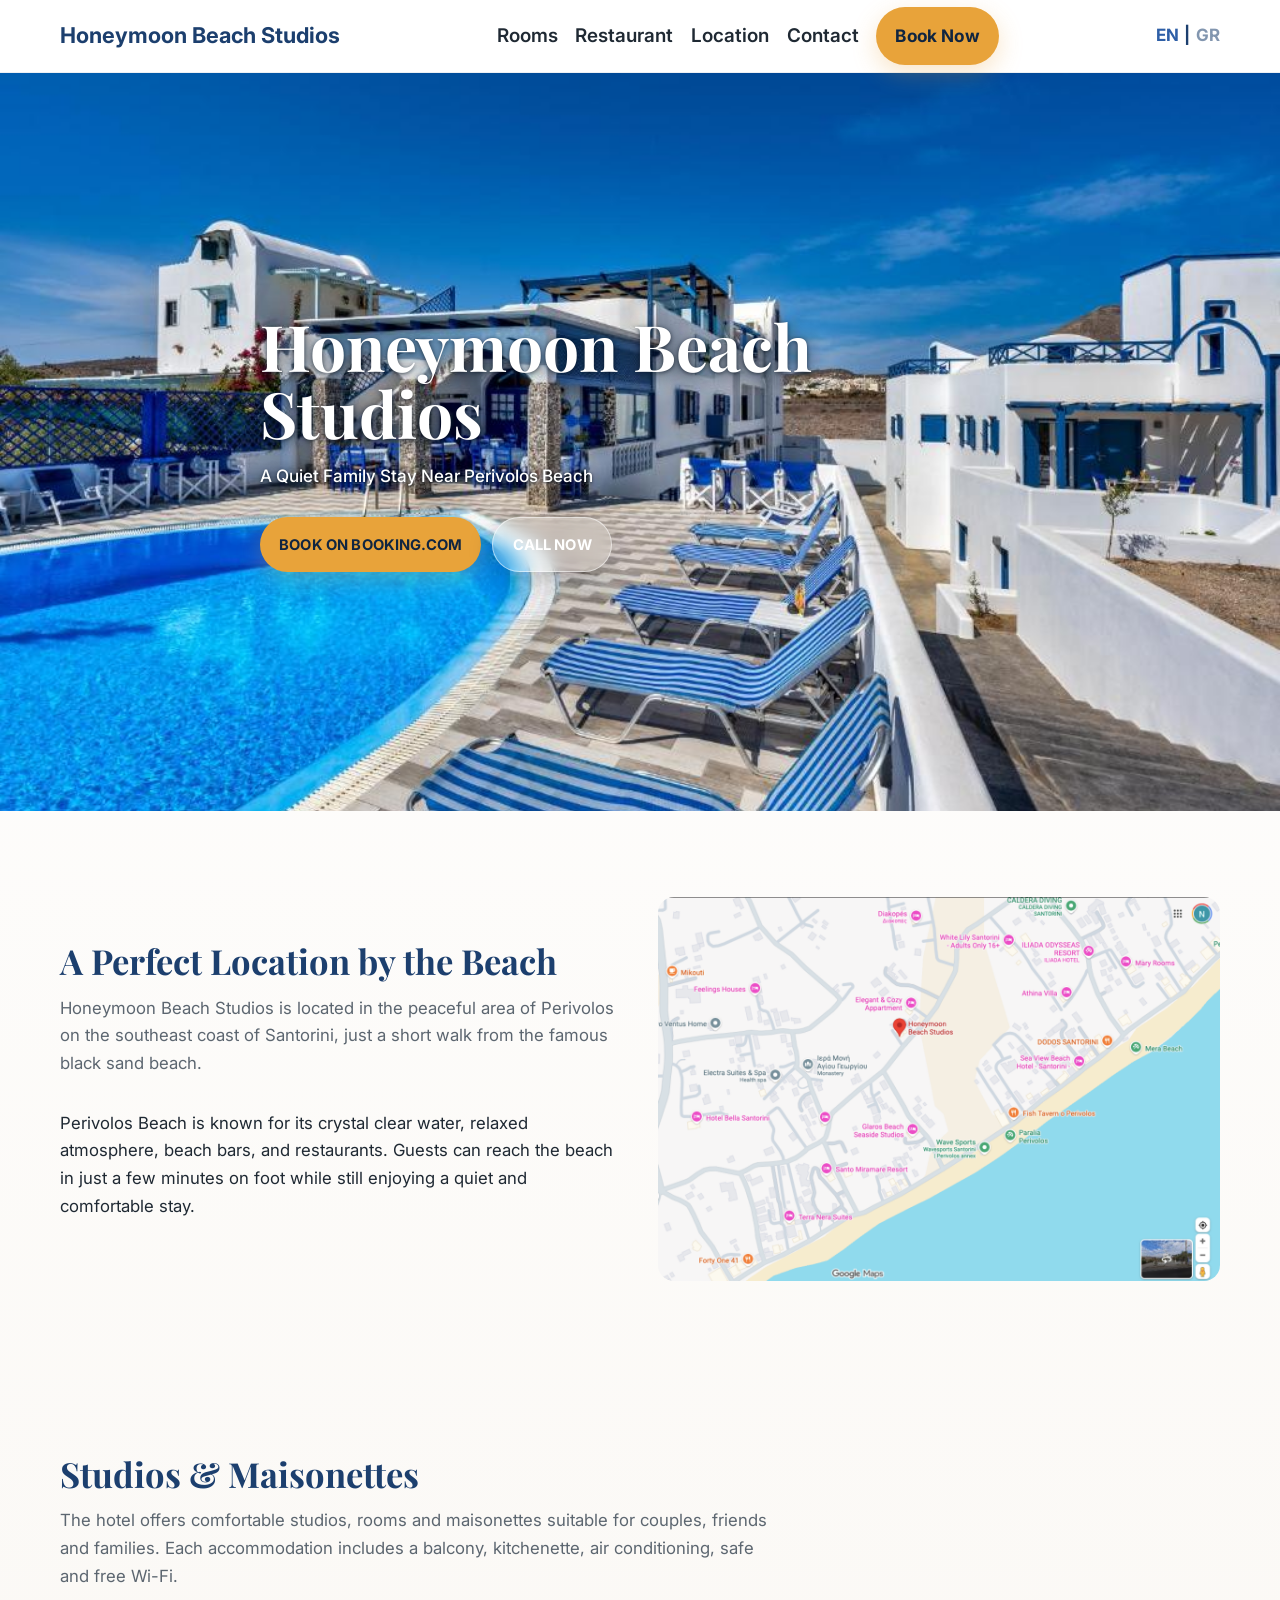
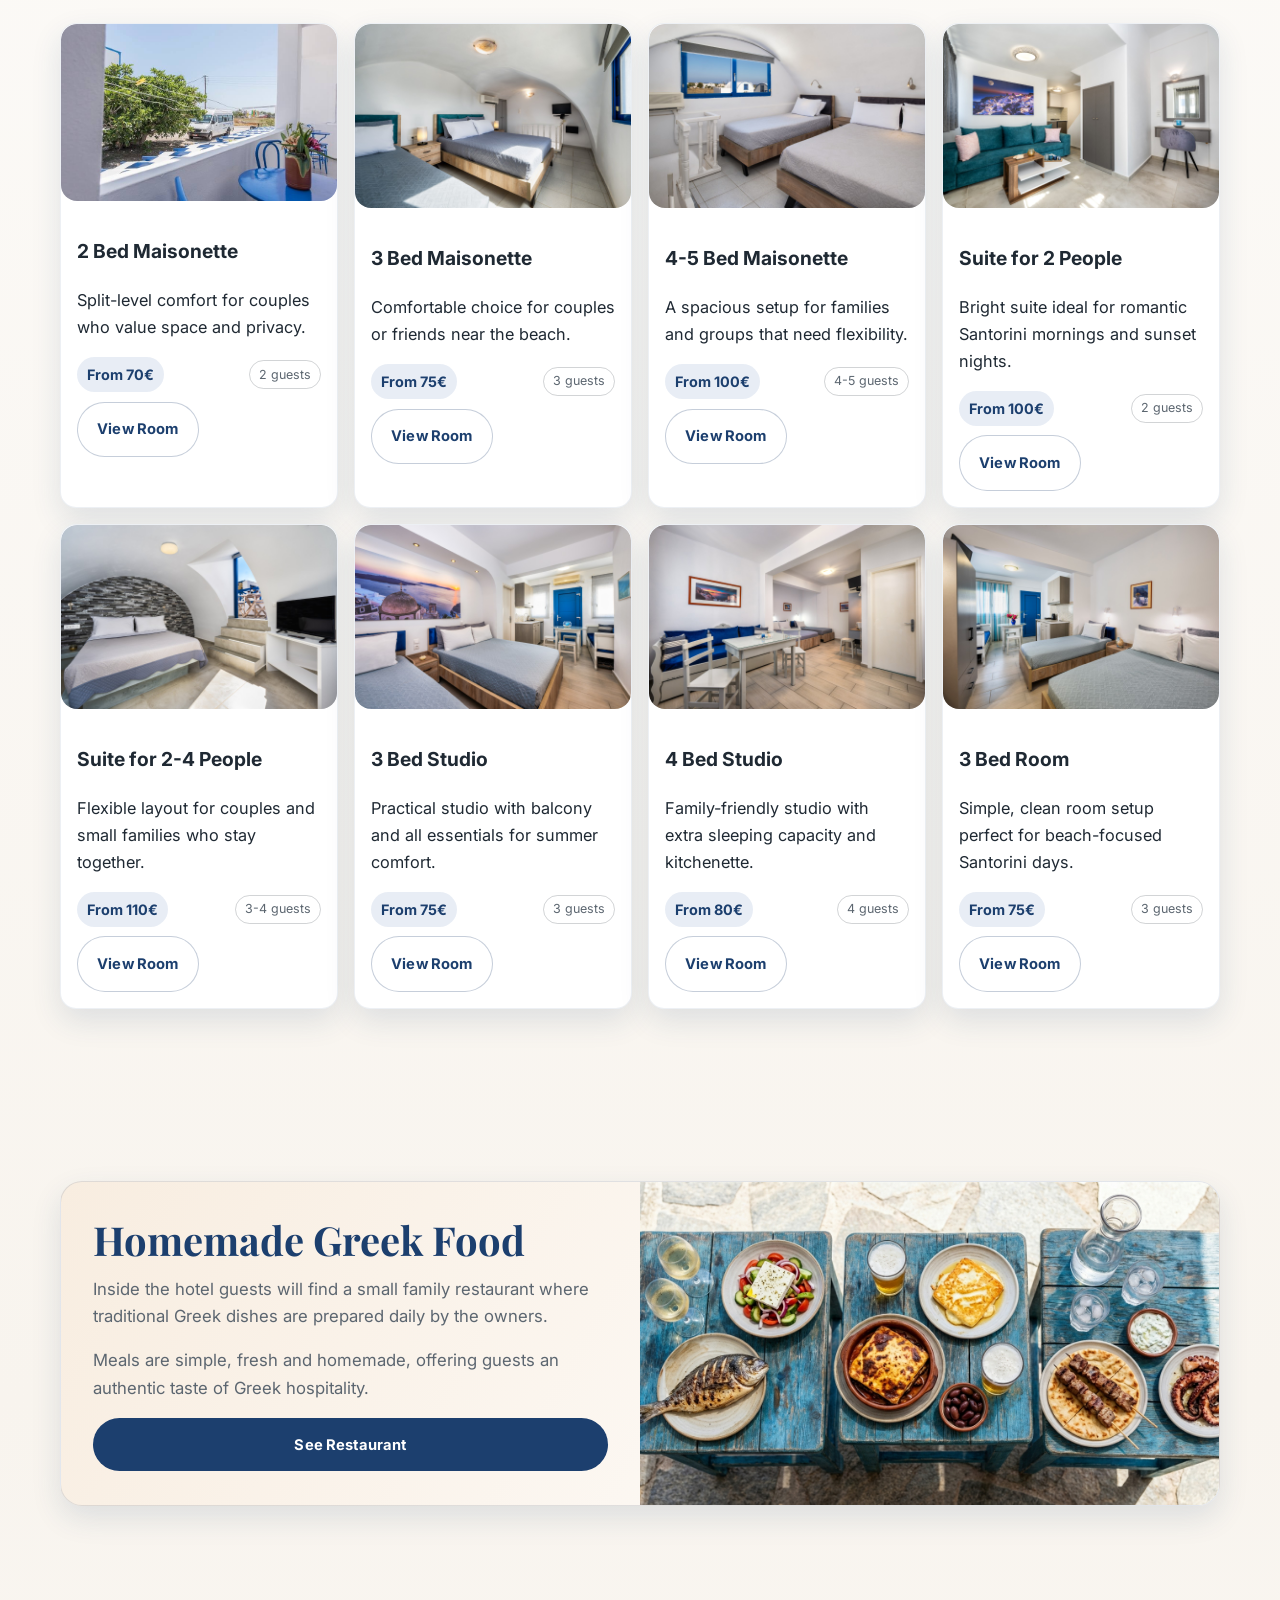
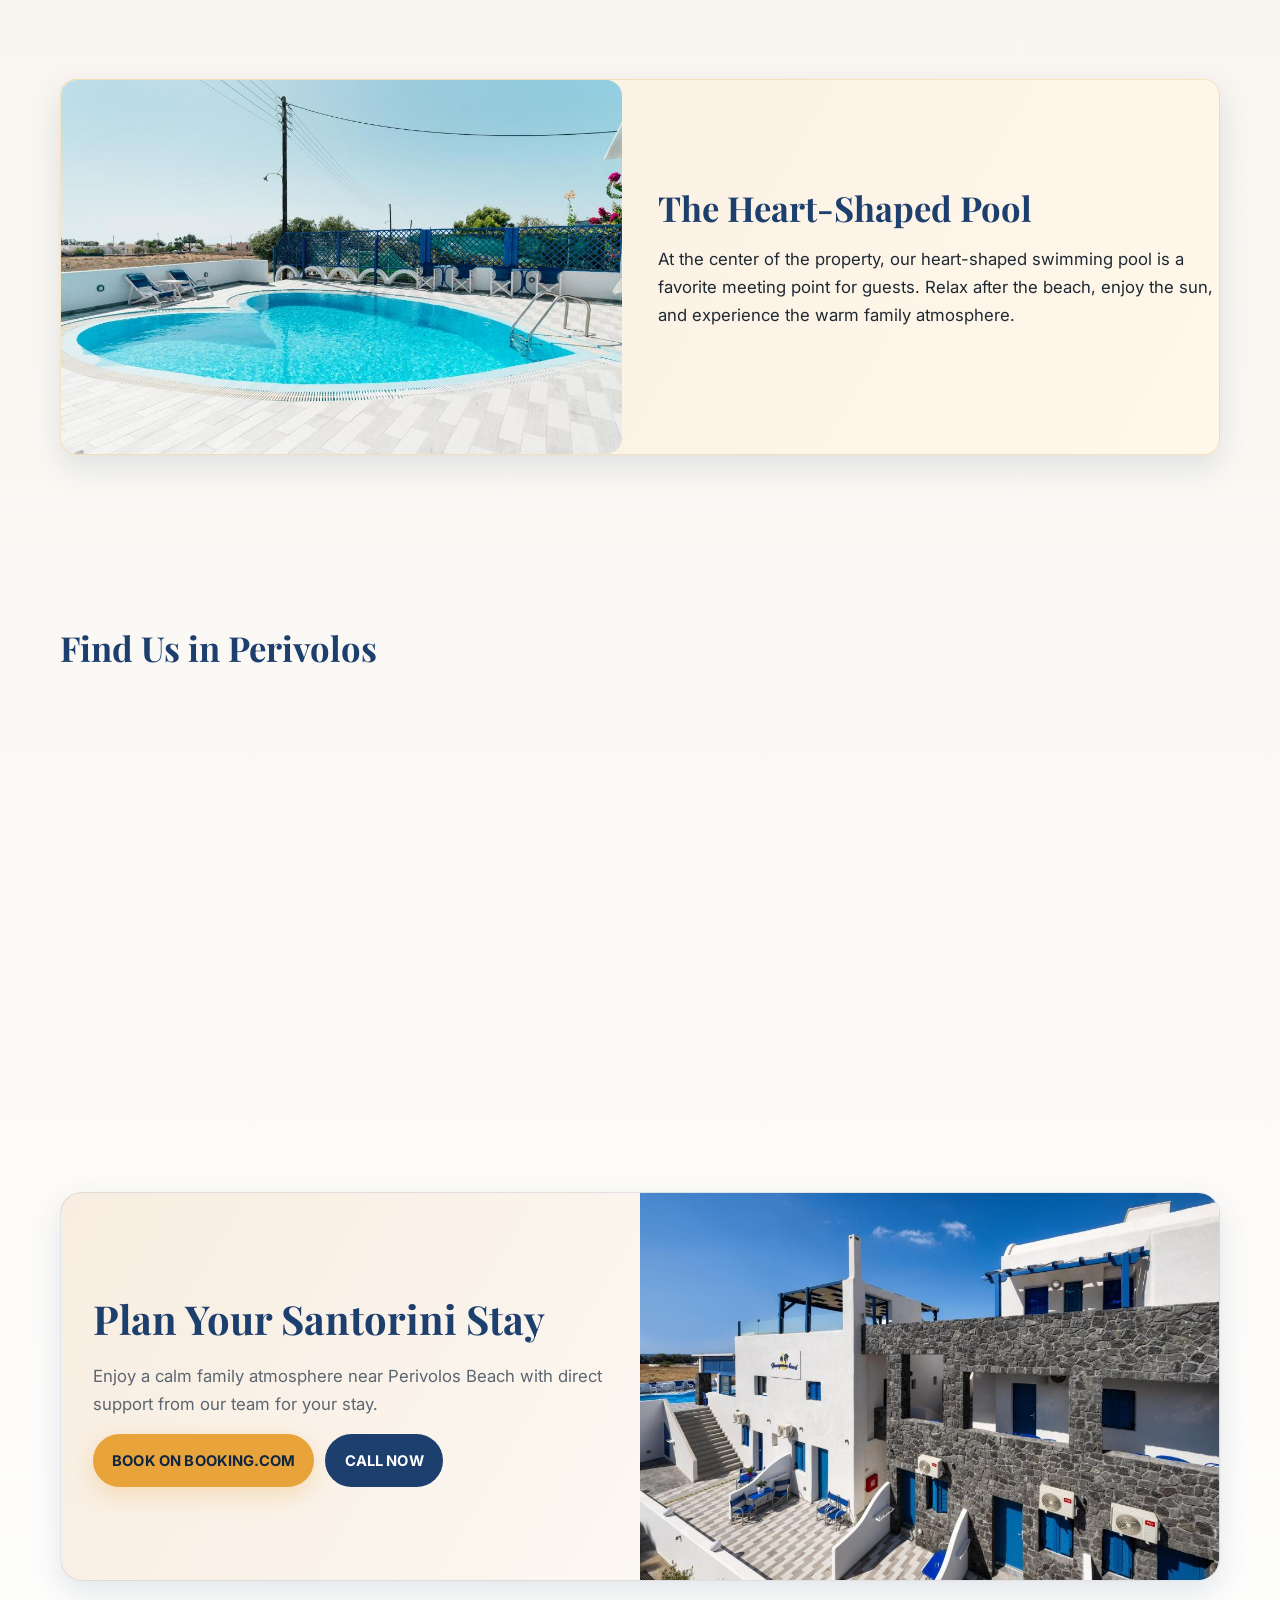
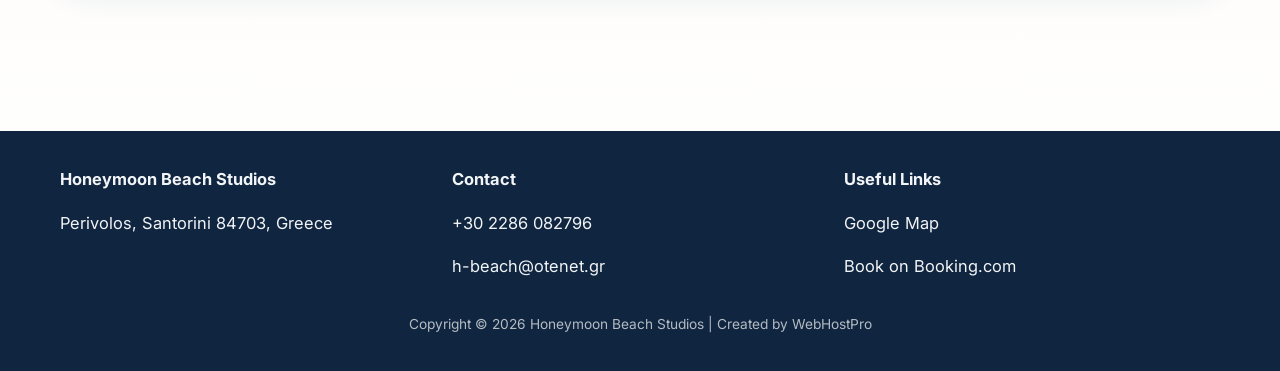
==== index.html @ 710768f9 "Initial commit: Honeymoon Beach Studios website" ====
<!doctype html>
<html lang="en">
  <head>
    <meta charset="UTF-8" />
    <meta name="viewport" content="width=device-width, initial-scale=1.0" />
    <title>Honeymoon Beach Studios | Hotel near Perivolos Beach Santorini</title>
    <meta
      name="description"
      content="Family-run hotel near Perivolos Beach, Santorini. Comfortable studios and maisonettes, homemade Greek food, pool, and easy direct booking by phone or Booking.com."
    />
    <meta
      name="keywords"
      content="Honeymoon Beach Studios, Perivolos Beach hotel, Santorini family hotel, studios Santorini, maisonette Santorini"
    />
    <meta property="og:title" content="Honeymoon Beach Studios" />
    <meta
      property="og:description"
      content="Family-run stay by Perivolos Beach, Santorini. Book directly by phone or on Booking.com."
    />
    <meta property="og:type" content="website" />
    <meta property="og:image" content="assets/hero/hero-01.svg" />
    <meta property="og:locale" content="en_US" />
    <link rel="canonical" href="https://www.honeymoonbeachstudios.com/" />
    <link rel="preconnect" href="https://fonts.googleapis.com" />
    <link rel="preconnect" href="https://fonts.gstatic.com" crossorigin />
    <link
      href="https://fonts.googleapis.com/css2?family=Inter:wght@400;500;600;700&family=Playfair+Display:wght@500;600;700&display=swap"
      rel="stylesheet"
    />
    <link rel="stylesheet" href="css/styles.css" />
    <script type="application/ld+json">
      {
        "@context": "https://schema.org",
        "@type": "Hotel",
        "name": "Honeymoon Beach Studios",
        "description": "Family-run hotel near Perivolos Beach in Santorini with studios, maisonettes and homemade Greek food.",
        "telephone": "+302286082796",
        "email": "h-beach@otenet.gr",
        "address": {
          "@type": "PostalAddress",
          "streetAddress": "Perivolos",
          "addressLocality": "Santorini",
          "postalCode": "84703",
          "addressCountry": "GR"
        },
        "url": "https://www.honeymoonbeachstudios.com",
        "amenityFeature": [
          { "@type": "LocationFeatureSpecification", "name": "Free Wi-Fi", "value": true },
          { "@type": "LocationFeatureSpecification", "name": "Family restaurant", "value": true },
          { "@type": "LocationFeatureSpecification", "name": "Swimming pool", "value": true }
        ]
      }
    </script>
  </head>
  <body>
    <a class="skip-link" href="#main">Skip to content</a>

    <header class="site-header">
      <div class="container nav-shell">
        <a class="brand" href="index.html" aria-label="Honeymoon Beach Studios home page">
          <span>Honeymoon Beach Studios</span>
        </a>

        <nav class="nav-links" aria-label="Main navigation">
          <a data-i18n="navRooms" href="rooms.html">Rooms</a>
          <a data-i18n="navRestaurant" href="restaurant.html">Restaurant</a>
          <a data-i18n="navLocation" href="location.html">Location</a>
          <a data-i18n="navContact" href="contact.html">Contact</a>
          <a data-i18n="navBook" class="btn btn-primary" data-booking-link href="https://www.booking.com/hotel/gr/honeymoon-beach.en-gb.html?aid=356980&label=gog235jc-10CAsoXEIPaG9uZXltb29uLWJlYWNoSDNYA2hciAEBmAEzuAEHyAEM2AED6AEB-AEBiAIBqAIBuAK6ytTNBsACAdICJDUzN2M0ZDkwLTM4NGQtNDdkZC05OGNmLTMwOTk1ZjVkOWFjMtgCAeACAQ&sid=f09769e3d402ce6d385bb8b7cfa0ab9f&dest_id=900039567&dest_type=city&dist=0&group_adults=2&group_children=0&hapos=1&hpos=1&no_rooms=1&req_adults=2&req_children=0&room1=A%2CA&sb_price_type=total&sr_order=popularity&srepoch=1773479237&srpvid=947b401e7e4b0106&type=total&ucfs=1&">Book Now</a>
        </nav>

        <div class="lang-switch" aria-label="Language switcher">
          <a data-lang-en href="#">EN</a>
          <span>|</span>
          <a data-lang-gr href="#">GR</a>
        </div>

        <button class="mobile-nav-toggle" data-mobile-nav-toggle aria-expanded="false" aria-label="Open menu">☰</button>
      </div>
      <div class="container mobile-menu" data-mobile-menu>
        <a data-i18n="navRooms" href="rooms.html">Rooms</a>
        <a data-i18n="navRestaurant" href="restaurant.html">Restaurant</a>
        <a data-i18n="navLocation" href="location.html">Location</a>
        <a data-i18n="navContact" href="contact.html">Contact</a>
        <a class="btn btn-primary" data-booking-link href="https://www.booking.com/hotel/gr/honeymoon-beach.en-gb.html?aid=356980&label=gog235jc-10CAsoXEIPaG9uZXltb29uLWJlYWNoSDNYA2hciAEBmAEzuAEHyAEM2AED6AEB-AEBiAIBqAIBuAK6ytTNBsACAdICJDUzN2M0ZDkwLTM4NGQtNDdkZC05OGNmLTMwOTk1ZjVkOWFjMtgCAeACAQ&sid=f09769e3d402ce6d385bb8b7cfa0ab9f&dest_id=900039567&dest_type=city&dist=0&group_adults=2&group_children=0&hapos=1&hpos=1&no_rooms=1&req_adults=2&req_children=0&room1=A%2CA&sb_price_type=total&sr_order=popularity&srepoch=1773479237&srpvid=947b401e7e4b0106&type=total&ucfs=1&">Book on Booking.com</a>
      </div>
    </header>

    <main id="main">
      <section class="hero">
        <div class="hero-media">
          <img class="hero-slide active" src="assets/hero/hero-slideshow/hero-slideshow-1.jpg" alt="View of the hotel and nearby beach atmosphere in Perivolos" />
          <img class="hero-slide" src="assets/hero/hero-slideshow/hero-slideshow-2.jpg" alt="Family-run hotel atmosphere near Perivolos Beach" />
          <img class="hero-slide" src="assets/hero/hero-slideshow/hero-slideshow-3.jpg" alt="Santorini seaside stay at Honeymoon Beach Studios" />
          <img class="hero-slide" src="assets/hero/hero-slideshow/hotel-night.jpg" alt="Honeymoon Beach Studios at night" />
        </div>
        <div class="container hero-content reveal">
          <h1 class="hero-title">Honeymoon Beach Studios</h1>
          <p class="hero-subtitle">A Quiet Family Stay Near Perivolos Beach</p>
          <div class="cta-row">
            <a class="btn btn-primary" data-booking-link href="https://www.booking.com/hotel/gr/honeymoon-beach.en-gb.html?aid=356980&label=gog235jc-10CAsoXEIPaG9uZXltb29uLWJlYWNoSDNYA2hciAEBmAEzuAEHyAEM2AED6AEB-AEBiAIBqAIBuAK6ytTNBsACAdICJDUzN2M0ZDkwLTM4NGQtNDdkZC05OGNmLTMwOTk1ZjVkOWFjMtgCAeACAQ&sid=f09769e3d402ce6d385bb8b7cfa0ab9f&dest_id=900039567&dest_type=city&dist=0&group_adults=2&group_children=0&hapos=1&hpos=1&no_rooms=1&req_adults=2&req_children=0&room1=A%2CA&sb_price_type=total&sr_order=popularity&srepoch=1773479237&srpvid=947b401e7e4b0106&type=total&ucfs=1&">BOOK ON BOOKING.COM</a>
            <a class="btn btn-secondary" data-phone-link href="tel:+302286082796">CALL NOW</a>
          </div>
        </div>
      </section>

      <section class="section" id="location">
        <div class="container split reveal">
          <div>
            <h2 class="section-title">A Perfect Location by the Beach</h2>
            <p class="section-lead">
              Honeymoon Beach Studios is located in the peaceful area of Perivolos on the southeast coast of Santorini,
              just a short walk from the famous black sand beach.
            </p>
            <p>
              Perivolos Beach is known for its crystal clear water, relaxed atmosphere, beach bars, and restaurants.
              Guests can reach the beach in just a few minutes on foot while still enjoying a quiet and comfortable stay.
            </p>
          </div>
          <img src="assets/close-beach.png" alt="Pathway and beach vibes near Perivolos Beach, Santorini" />
        </div>
      </section>

      <section class="section" id="rooms">
        <div class="container reveal">
          <h2 class="section-title">Studios &amp; Maisonettes</h2>
          <p class="section-lead">
            The hotel offers comfortable studios, rooms and maisonettes suitable for couples, friends and families.
            Each accommodation includes a balcony, kitchenette, air conditioning, safe and free Wi-Fi.
          </p>

          <div class="card-grid">
            <article class="card">
              <img src="assets/room_photos/2_bed_maisonette/5aee881f_original.jpg" alt="2 Bed Maisonette room preview" />
              <div class="card-body">
                <h3>2 Bed Maisonette</h3>
                <p>Split-level comfort for couples who value space and privacy.</p>
                <div class="room-meta"><span class="price-badge">From 70€</span><span class="tag">2 guests</span></div>
                <a class="btn btn-outline" href="room-template.html?room=2-bed-maisonette">View Room</a>
              </div>
            </article>
            <article class="card">
              <img src="assets/room_photos/3_bed_maisonette/DSC_5957-11121s.jpg" alt="3 Bed Maisonette room preview" />
              <div class="card-body">
                <h3>3 Bed Maisonette</h3>
                <p>Comfortable choice for couples or friends near the beach.</p>
                <div class="room-meta"><span class="price-badge">From 75€</span><span class="tag">3 guests</span></div>
                <a class="btn btn-outline" href="room-template.html?room=3-bed-maisonette">View Room</a>
              </div>
            </article>
            <article class="card">
              <img src="assets/room_photos/4-5_bed_maisonette/DSC_5533-11121s.jpg" alt="4-5 Bed Maisonette room preview" />
              <div class="card-body">
                <h3>4-5 Bed Maisonette</h3>
                <p>A spacious setup for families and groups that need flexibility.</p>
                <div class="room-meta"><span class="price-badge">From 100€</span><span class="tag">4-5 guests</span></div>
                <a class="btn btn-outline" href="room-template.html?room=4-5-bed-maisonette">View Room</a>
              </div>
            </article>
            <article class="card">
              <img src="assets/room_photos/suite_for_2_people/DSC_8287-1111111s.jpg" alt="Suite for 2 People preview" />
              <div class="card-body">
                <h3>Suite for 2 People</h3>
                <p>Bright suite ideal for romantic Santorini mornings and sunset nights.</p>
                <div class="room-meta"><span class="price-badge">From 100€</span><span class="tag">2 guests</span></div>
                <a class="btn btn-outline" href="room-template.html?room=suite-2">View Room</a>
              </div>
            </article>
            <article class="card">
              <img src="assets/room_photos/suite_for_2-4_people/DSC_8176-11111112111s.jpg" alt="Suite for 2-4 People preview" />
              <div class="card-body">
                <h3>Suite for 2-4 People</h3>
                <p>Flexible layout for couples and small families who stay together.</p>
                <div class="room-meta"><span class="price-badge">From 110€</span><span class="tag">3-4 guests</span></div>
                <a class="btn btn-outline" href="room-template.html?room=suite-2-4">View Room</a>
              </div>
            </article>
            <article class="card">
              <img src="assets/room_photos/studio_3_bed/DSC_3789-1121s.jpg" alt="3 Bed Studio preview" />
              <div class="card-body">
                <h3>3 Bed Studio</h3>
                <p>Practical studio with balcony and all essentials for summer comfort.</p>
                <div class="room-meta"><span class="price-badge">From 75€</span><span class="tag">3 guests</span></div>
                <a class="btn btn-outline" href="room-template.html?room=3-bed-studio">View Room</a>
              </div>
            </article>
            <article class="card">
              <img src="assets/room_photos/4_bed_studio/DSC_3831-1121s.jpg" alt="4 Bed Studio preview" />
              <div class="card-body">
                <h3>4 Bed Studio</h3>
                <p>Family-friendly studio with extra sleeping capacity and kitchenette.</p>
                <div class="room-meta"><span class="price-badge">From 80€</span><span class="tag">4 guests</span></div>
                <a class="btn btn-outline" href="room-template.html?room=4-bed-studio">View Room</a>
              </div>
            </article>
            <article class="card">
              <img src="assets/room_photos/3_bed_room/DSC_3700-11121s.jpg" alt="3 Bed Room preview" />
              <div class="card-body">
                <h3>3 Bed Room</h3>
                <p>Simple, clean room setup perfect for beach-focused Santorini days.</p>
                <div class="room-meta"><span class="price-badge">From 75€</span><span class="tag">3 guests</span></div>
                <a class="btn btn-outline" href="room-template.html?room=3-bed-room">View Room</a>
              </div>
            </article>
          </div>
        </div>
      </section>

      <section class="section" id="restaurant">
        <div class="container reveal">
          <article class="final-cta">
            <div class="final-cta-content">
              <h2 class="section-title">Homemade Greek Food</h2>
              <p class="section-lead">
                Inside the hotel guests will find a small family restaurant where traditional Greek dishes are prepared
                daily by the owners.
              </p>
              <p>
                Meals are simple, fresh and homemade, offering guests an authentic taste of Greek hospitality.
              </p>
              <a class="btn btn-secondary" href="restaurant.html">See Restaurant</a>
            </div>
            <div class="final-cta-media">
              <img src="assets/table1.jpeg" alt="Family restaurant with homemade Greek food" />
            </div>
          </article>
        </div>
      </section>

      <section class="section">
        <div class="container reveal">
          <article class="card pool-highlight split">
            <img src="assets/heart-shaped-pool.jpg" alt="Heart-shaped swimming pool at Honeymoon Beach Studios" />
            <div>
              <h2 class="section-title">The Heart-Shaped Pool</h2>
              <p>
                At the center of the property, our heart-shaped swimming pool is a favorite meeting point for guests.
                Relax after the beach, enjoy the sun, and experience the warm family atmosphere.
              </p>
            </div>
          </article>
        </div>
      </section>

      <section class="section" id="map">
        <div class="container reveal">
          <h2 class="section-title">Find Us in Perivolos</h2>
          <div class="map-wrap">
            <iframe
              title="Map to Honeymoon Beach Studios in Perivolos"
              loading="lazy"
              src="https://www.google.com/maps?q=Perivolos%20Beach%20Santorini&output=embed"
            ></iframe>
          </div>
        </div>
      </section>

      <section class="section">
        <div class="container reveal">
          <article class="final-cta">
            <div class="final-cta-content">
              <h2>Plan Your Santorini Stay</h2>
              <p>
                Enjoy a calm family atmosphere near Perivolos Beach with direct support from our team for your stay.
              </p>
              <div class="cta-row">
                <a class="btn btn-primary" data-booking-link href="https://www.booking.com/hotel/gr/honeymoon-beach.en-gb.html?aid=356980&label=gog235jc-10CAsoXEIPaG9uZXltb29uLWJlYWNoSDNYA2hciAEBmAEzuAEHyAEM2AED6AEB-AEBiAIBqAIBuAK6ytTNBsACAdICJDUzN2M0ZDkwLTM4NGQtNDdkZC05OGNmLTMwOTk1ZjVkOWFjMtgCAeACAQ&sid=f09769e3d402ce6d385bb8b7cfa0ab9f&dest_id=900039567&dest_type=city&dist=0&group_adults=2&group_children=0&hapos=1&hpos=1&no_rooms=1&req_adults=2&req_children=0&room1=A%2CA&sb_price_type=total&sr_order=popularity&srepoch=1773479237&srpvid=947b401e7e4b0106&type=total&ucfs=1&">BOOK ON BOOKING.COM</a>
                <a class="btn btn-secondary" data-phone-link href="tel:+302286082796">CALL NOW</a>
              </div>
            </div>
            <div class="final-cta-media">
              <img src="assets/hotel-side.jpg" alt="Hotel side view in Santorini" />
            </div>
          </article>
        </div>
      </section>
    </main>

    <footer class="footer" id="contact">
      <div class="container footer-grid">
        <div>
          <strong>Honeymoon Beach Studios</strong>
          <p>Perivolos, Santorini 84703, Greece</p>
        </div>
        <div>
          <strong>Contact</strong>
          <p><a data-phone-link href="tel:+302286082796">+30 2286 082796</a></p>
          <p><a href="mailto:h-beach@otenet.gr">h-beach@otenet.gr</a></p>
        </div>
        <div>
          <strong>Useful Links</strong>
          <p><a target="_blank" rel="noopener noreferrer" href="https://maps.google.com/?q=Perivolos+Beach+Santorini">Google Map</a></p>
          <p><a data-booking-link href="https://www.booking.com/hotel/gr/honeymoon-beach.en-gb.html?aid=356980&label=gog235jc-10CAsoXEIPaG9uZXltb29uLWJlYWNoSDNYA2hciAEBmAEzuAEHyAEM2AED6AEB-AEBiAIBqAIBuAK6ytTNBsACAdICJDUzN2M0ZDkwLTM4NGQtNDdkZC05OGNmLTMwOTk1ZjVkOWFjMtgCAeACAQ&sid=f09769e3d402ce6d385bb8b7cfa0ab9f&dest_id=900039567&dest_type=city&dist=0&group_adults=2&group_children=0&hapos=1&hpos=1&no_rooms=1&req_adults=2&req_children=0&room1=A%2CA&sb_price_type=total&sr_order=popularity&srepoch=1773479237&srpvid=947b401e7e4b0106&type=total&ucfs=1&">Book on Booking.com</a></p>
        </div>
      </div>
      <div class="container">
        <small>Copyright © 2026 Honeymoon Beach Studios | Created by WebHostPro</small>
      </div>
    </footer>

    <div class="mobile-sticky-cta">
      <a class="btn btn-primary" data-i18n="stickyBook" data-booking-link href="https://www.booking.com/hotel/gr/honeymoon-beach.en-gb.html?aid=356980&label=gog235jc-10CAsoXEIPaG9uZXltb29uLWJlYWNoSDNYA2hciAEBmAEzuAEHyAEM2AED6AEB-AEBiAIBqAIBuAK6ytTNBsACAdICJDUzN2M0ZDkwLTM4NGQtNDdkZC05OGNmLTMwOTk1ZjVkOWFjMtgCAeACAQ&sid=f09769e3d402ce6d385bb8b7cfa0ab9f&dest_id=900039567&dest_type=city&dist=0&group_adults=2&group_children=0&hapos=1&hpos=1&no_rooms=1&req_adults=2&req_children=0&room1=A%2CA&sb_price_type=total&sr_order=popularity&srepoch=1773479237&srpvid=947b401e7e4b0106&type=total&ucfs=1&">Book Now</a>
    </div>

    <script src="js/main.js"></script>
  </body>
</html>
---- css/styles.css ----
:root {
  --color-santorini-blue: #2E5FA7;
  --color-aegean-blue: #1C3F6E;
  --color-sand: #F5EFE6;
  --color-white: #FFFFFF;
  --color-text-dark: #1F2933;
  --color-accent: #E8A33A;
  --color-muted: #5C6670;
  --max-width: 1160px;
  --radius: 16px;
  --shadow-soft: 0 12px 30px rgba(28, 63, 110, 0.12);
}

* {
  box-sizing: border-box;
}

html,
body {
  margin: 0;
  padding: 0;
}

body {
  font-family: "Inter", sans-serif;
  font-size: 1.03rem;
  background: linear-gradient(180deg, #ffffff 0%, #f8f4ee 58%, #ffffff 100%);
  color: var(--color-text-dark);
  line-height: 1.65;
  padding-bottom: 76px;
}

a {
  color: inherit;
  text-decoration: none;
}

img {
  width: 100%;
  display: block;
  border-radius: var(--radius);
}

.container {
  width: min(var(--max-width), calc(100% - 2.25rem));
  margin: 0 auto;
}

.section {
  padding: 4.8rem 0;
}

.section-title {
  font-family: "Playfair Display", serif;
  font-size: clamp(1.7rem, 2.7vw, 2.55rem);
  line-height: 1.2;
  margin: 0 0 0.75rem;
  color: var(--color-aegean-blue);
}

.section-lead {
  max-width: 66ch;
  font-size: 1.1rem;
  color: var(--color-muted);
  margin: 0 0 2rem;
}

.section p {
  font-size: 1.05rem;
}

.card-body p {
  font-size: 1.02rem;
}

.skip-link {
  position: absolute;
  left: -9999px;
}

.skip-link:focus {
  left: 1rem;
  top: 1rem;
  background: var(--color-aegean-blue);
  color: #fff;
  padding: 0.5rem 0.75rem;
  z-index: 999;
}

.site-header {
  position: sticky;
  top: 0;
  z-index: 90;
  backdrop-filter: blur(8px);
  background: rgba(255, 255, 255, 0.9);
  border-bottom: 1px solid rgba(28, 63, 110, 0.08);
}

.nav-shell {
  height: 72px;
  display: flex;
  align-items: center;
  justify-content: space-between;
  gap: 0.7rem;
}

.brand {
  display: inline-flex;
  align-items: center;
  white-space: nowrap;
  font-size: 1.12rem;
  font-weight: 700;
  color: var(--color-aegean-blue);
}

.brand-logo {
  width: 38px;
  height: 38px;
  border-radius: 50%;
  object-fit: cover;
}

.nav-links {
  display: none;
  align-items: center;
  gap: 1.1rem;
  font-size: 1.18rem;
  font-weight: 600;
}

.nav-links .btn {
  font-size: 1.08rem;
}

.nav-links a:hover,
.nav-links a:focus-visible {
  color: var(--color-santorini-blue);
}

.lang-switch {
  display: inline-flex;
  align-items: center;
  gap: 0.35rem;
  font-weight: 700;
  font-size: 1rem;
  white-space: nowrap;
  color: var(--color-aegean-blue);
}

.lang-switch a {
  opacity: 0.55;
  transition: opacity 0.2s ease, color 0.2s ease;
}

.lang-switch a.active,
.lang-switch a:hover,
.lang-switch a:focus-visible {
  opacity: 1;
  color: var(--color-santorini-blue);
}

.btn {
  border: 0;
  border-radius: 999px;
  font-weight: 700;
  letter-spacing: 0.01em;
  font-size: 0.92rem;
  padding: 0.9rem 1.2rem;
  transition: 0.25s ease;
  display: inline-flex;
  align-items: center;
  justify-content: center;
  gap: 0.4rem;
  cursor: pointer;
}

.btn-primary {
  color: #102540;
  background: var(--color-accent);
  box-shadow: 0 8px 24px rgba(232, 163, 58, 0.28);
}

.btn-primary:hover,
.btn-primary:focus-visible {
  transform: translateY(-1px);
  box-shadow: 0 12px 24px rgba(232, 163, 58, 0.34);
}

.btn-secondary {
  color: #fff;
  background: var(--color-aegean-blue);
}

.btn-secondary:hover,
.btn-secondary:focus-visible {
  background: #153359;
}

.btn-outline {
  color: var(--color-aegean-blue);
  background: var(--color-white);
  border: 1px solid rgba(28, 63, 110, 0.25);
}

.btn-outline:hover,
.btn-outline:focus-visible {
  border-color: var(--color-santorini-blue);
}

.mobile-nav-toggle {
  border: 0;
  background: transparent;
  color: var(--color-aegean-blue);
  font-size: 1.6rem;
  line-height: 1;
}

.mobile-menu {
  display: none;
  padding: 0 0 1rem;
}

.mobile-menu.open {
  display: grid;
  gap: 0.65rem;
}

.mobile-menu a {
  font-weight: 600;
  font-size: 1.06rem;
  padding: 0.4rem 0;
}

.mobile-menu .btn {
  font-size: 1rem;
}

.hero {
  position: relative;
  min-height: 70vh;
  display: flex;
  align-items: center;
  overflow: hidden;
}

.hero-media {
  position: absolute;
  inset: 0;
  z-index: -1;
}

.hero-slide {
  position: absolute;
  inset: 0;
  width: 100%;
  height: 100%;
  object-fit: cover;
  border-radius: 0;
  opacity: 0;
  transform: scale(1.06);
  transition: opacity 2.2s ease-in-out, transform 8s ease-in-out;
}

.hero-slide.active {
  opacity: 1;
  transform: scale(1);
}

.hero-content {
  position: relative;
  color: #fff;
  padding: 5rem 0 4rem;
  max-width: 760px;
}

.hero-title {
  font-family: "Playfair Display", serif;
  font-size: clamp(2rem, 5.7vw, 4rem);
  line-height: 1.05;
  margin: 0 0 1rem;
  text-shadow: 0 3px 18px rgba(8, 20, 34, 0.65), 0 1px 4px rgba(8, 20, 34, 0.7);
}

.hero-subtitle {
  margin: 0 0 1.7rem;
  max-width: 55ch;
  font-size: 1.07rem;
  text-shadow: 0 2px 12px rgba(8, 20, 34, 0.62), 0 1px 3px rgba(8, 20, 34, 0.65);
  font-weight: 500;
}

.hero .btn-secondary {
  background: rgba(255, 255, 255, 0.18);
  color: #ffffff;
  border: 1px solid rgba(255, 255, 255, 0.52);
  backdrop-filter: blur(8px);
  -webkit-backdrop-filter: blur(8px);
  box-shadow: 0 8px 24px rgba(8, 20, 34, 0.22);
}

.hero .btn-secondary:hover,
.hero .btn-secondary:focus-visible {
  background: rgba(255, 255, 255, 0.27);
  border-color: rgba(255, 255, 255, 0.72);
}

.cta-row {
  display: flex;
  flex-wrap: wrap;
  gap: 0.7rem;
}

.split {
  display: grid;
  gap: 1.8rem;
}

.card-grid {
  display: grid;
  gap: 1rem;
  grid-template-columns: 1fr;
}

.card {
  background: #fff;
  border-radius: var(--radius);
  box-shadow: var(--shadow-soft);
  overflow: hidden;
  border: 1px solid rgba(28, 63, 110, 0.08);
}

.card-body {
  padding: 1rem;
}

.room-meta {
  display: flex;
  justify-content: space-between;
  align-items: center;
  gap: 0.6rem;
  flex-wrap: wrap;
  margin: 0.6rem 0;
}

.price-badge {
  display: inline-block;
  font-weight: 700;
  font-size: 0.9rem;
  color: var(--color-aegean-blue);
  background: rgba(46, 95, 167, 0.11);
  padding: 0.35rem 0.62rem;
  border-radius: 999px;
}

.tag {
  display: inline-flex;
  border: 1px solid rgba(31, 41, 51, 0.2);
  border-radius: 999px;
  padding: 0.2rem 0.55rem;
  font-size: 0.78rem;
  color: var(--color-muted);
}

.gallery-row {
  display: grid;
  grid-template-columns: 1fr;
  gap: 0.8rem;
}

.gallery-row img {
  aspect-ratio: 4 / 3;
  object-fit: cover;
}

.pool-highlight {
  background: linear-gradient(120deg, #f8ede0 0%, #fff8ea 100%);
  border: 1px solid rgba(232, 163, 58, 0.25);
}

.map-wrap iframe {
  width: 100%;
  min-height: 330px;
  border: 0;
  border-radius: var(--radius);
}

.final-cta {
  display: grid;
  grid-template-columns: 1fr;
  background: linear-gradient(120deg, #f8ede0 0%, #ffffff 100%);
  border: 1px solid rgba(28, 63, 110, 0.12);
  border-radius: calc(var(--radius) + 6px);
  overflow: hidden;
  box-shadow: var(--shadow-soft);
}

.final-cta-media img {
  border-radius: 0;
  min-height: 240px;
  object-fit: cover;
  height: 100%;
}

.final-cta-content {
  padding: 1.6rem;
  color: var(--color-text-dark);
}

.final-cta h2 {
  margin: 0 0 0.7rem;
  font-family: "Playfair Display", serif;
  font-size: clamp(1.6rem, 3.3vw, 2.5rem);
  color: var(--color-aegean-blue);
}

.final-cta p {
  margin: 0 0 1rem;
  color: var(--color-muted);
}

.footer {
  background: #10253f;
  color: #f2f5f7;
  padding: 2.2rem 0;
  margin-top: 4rem;
}

.footer-grid {
  display: grid;
  gap: 1rem;
}

.footer small {
  display: block;
  margin-top: 1rem;
  text-align: center;
  color: rgba(242, 245, 247, 0.72);
}

.page-hero {
  padding: 4.5rem 0 3.2rem;
  background: radial-gradient(circle at 20% 10%, #eff4fd 0%, #ffffff 45%, #f7f2eb 100%);
}

.page-hero h1 {
  margin: 0;
  font-size: clamp(1.8rem, 3.8vw, 3rem);
  font-family: "Playfair Display", serif;
  color: var(--color-aegean-blue);
}

.page-hero p {
  margin-top: 0.7rem;
  color: var(--color-muted);
}

.slider {
  position: relative;
  border-radius: var(--radius);
  overflow: hidden;
  box-shadow: var(--shadow-soft);
}

.slide {
  display: none;
}

.slide.active {
  display: block;
}

.slide img {
  aspect-ratio: 16 / 9;
  object-fit: cover;
  border-radius: 0;
}

.slider-controls {
  position: absolute;
  left: 0;
  right: 0;
  bottom: 0.8rem;
  display: flex;
  justify-content: center;
  gap: 0.7rem;
}

.slider-controls button {
  border: 0;
  background: rgba(16, 37, 63, 0.8);
  color: #fff;
  width: 38px;
  height: 38px;
  border-radius: 50%;
  cursor: pointer;
}

.amenities {
  columns: 1;
  padding-left: 1rem;
}

.price-table-wrap {
  overflow-x: auto;
  border-radius: 12px;
  border: 1px solid rgba(28, 63, 110, 0.14);
  background: #fff;
}

table {
  width: 100%;
  border-collapse: collapse;
  min-width: 760px;
}

th,
td {
  padding: 0.75rem;
  border-bottom: 1px solid rgba(28, 63, 110, 0.1);
  text-align: left;
}

th {
  background: #edf3fc;
  color: var(--color-aegean-blue);
  font-size: 0.9rem;
}

tbody tr:hover {
  background: #fcfbf9;
}

.mobile-sticky-cta {
  position: fixed;
  left: 0;
  right: 0;
  bottom: 0;
  padding: 0.7rem 1rem;
  background: rgba(255, 255, 255, 0.96);
  border-top: 1px solid rgba(28, 63, 110, 0.13);
  display: flex;
  z-index: 95;
}

.mobile-sticky-cta .btn {
  width: 100%;
  font-size: 0.92rem;
}

.reveal {
  opacity: 0;
  transform: translateY(20px);
  transition: opacity 0.7s ease, transform 0.7s ease;
}

.reveal.visible {
  opacity: 1;
  transform: translateY(0);
}

@media (min-width: 760px) {
  body {
    padding-bottom: 0;
  }

  .brand {
    font-size: 1.36rem;
  }

  .nav-links {
    display: inline-flex;
  }

  .lang-switch {
    font-size: 1.06rem;
  }

  .mobile-nav-toggle,
  .mobile-menu,
  .mobile-sticky-cta {
    display: none;
  }

  .split {
    grid-template-columns: 1fr 1fr;
    align-items: center;
    gap: 2.3rem;
  }

  .card-grid {
    grid-template-columns: repeat(2, minmax(0, 1fr));
  }

  .footer-grid {
    grid-template-columns: repeat(3, minmax(0, 1fr));
  }

  .final-cta {
    grid-template-columns: 1fr 1fr;
    align-items: stretch;
  }

  .final-cta-content {
    padding: 2rem;
    display: flex;
    flex-direction: column;
    justify-content: center;
  }

  .gallery-row {
    grid-template-columns: repeat(3, 1fr);
  }

  .amenities {
    columns: 2;
  }
}

@media (min-width: 1024px) {
  .card-grid {
    grid-template-columns: repeat(4, minmax(0, 1fr));
  }

  .hero {
    min-height: 82vh;
  }

  .hero-content {
    padding-bottom: 5rem;
  }

  .section {
    padding: 5.4rem 0;
  }
}

@media (max-width: 759px) {
  .container {
    width: min(var(--max-width), calc(100% - 1.5rem));
  }

  .section {
    padding: 3.6rem 0;
  }

  .nav-shell {
    height: 64px;
  }

  .brand {
    min-width: 0;
  }

  .brand span {
    font-size: 0.92rem;
    white-space: nowrap;
    overflow: hidden;
    text-overflow: ellipsis;
    max-width: 52vw;
  }

  .hero-content {
    padding: 4.2rem 0 3.4rem;
  }

  .cta-row {
    width: 100%;
  }

  .cta-row .btn {
    width: 100%;
    min-height: 48px;
  }

  .mobile-menu a {
    min-height: 44px;
    display: flex;
    align-items: center;
  }

  .slider-controls button {
    width: 44px;
    height: 44px;
  }
}

@media (max-width: 420px) {
  .brand span {
    display: none;
  }
}
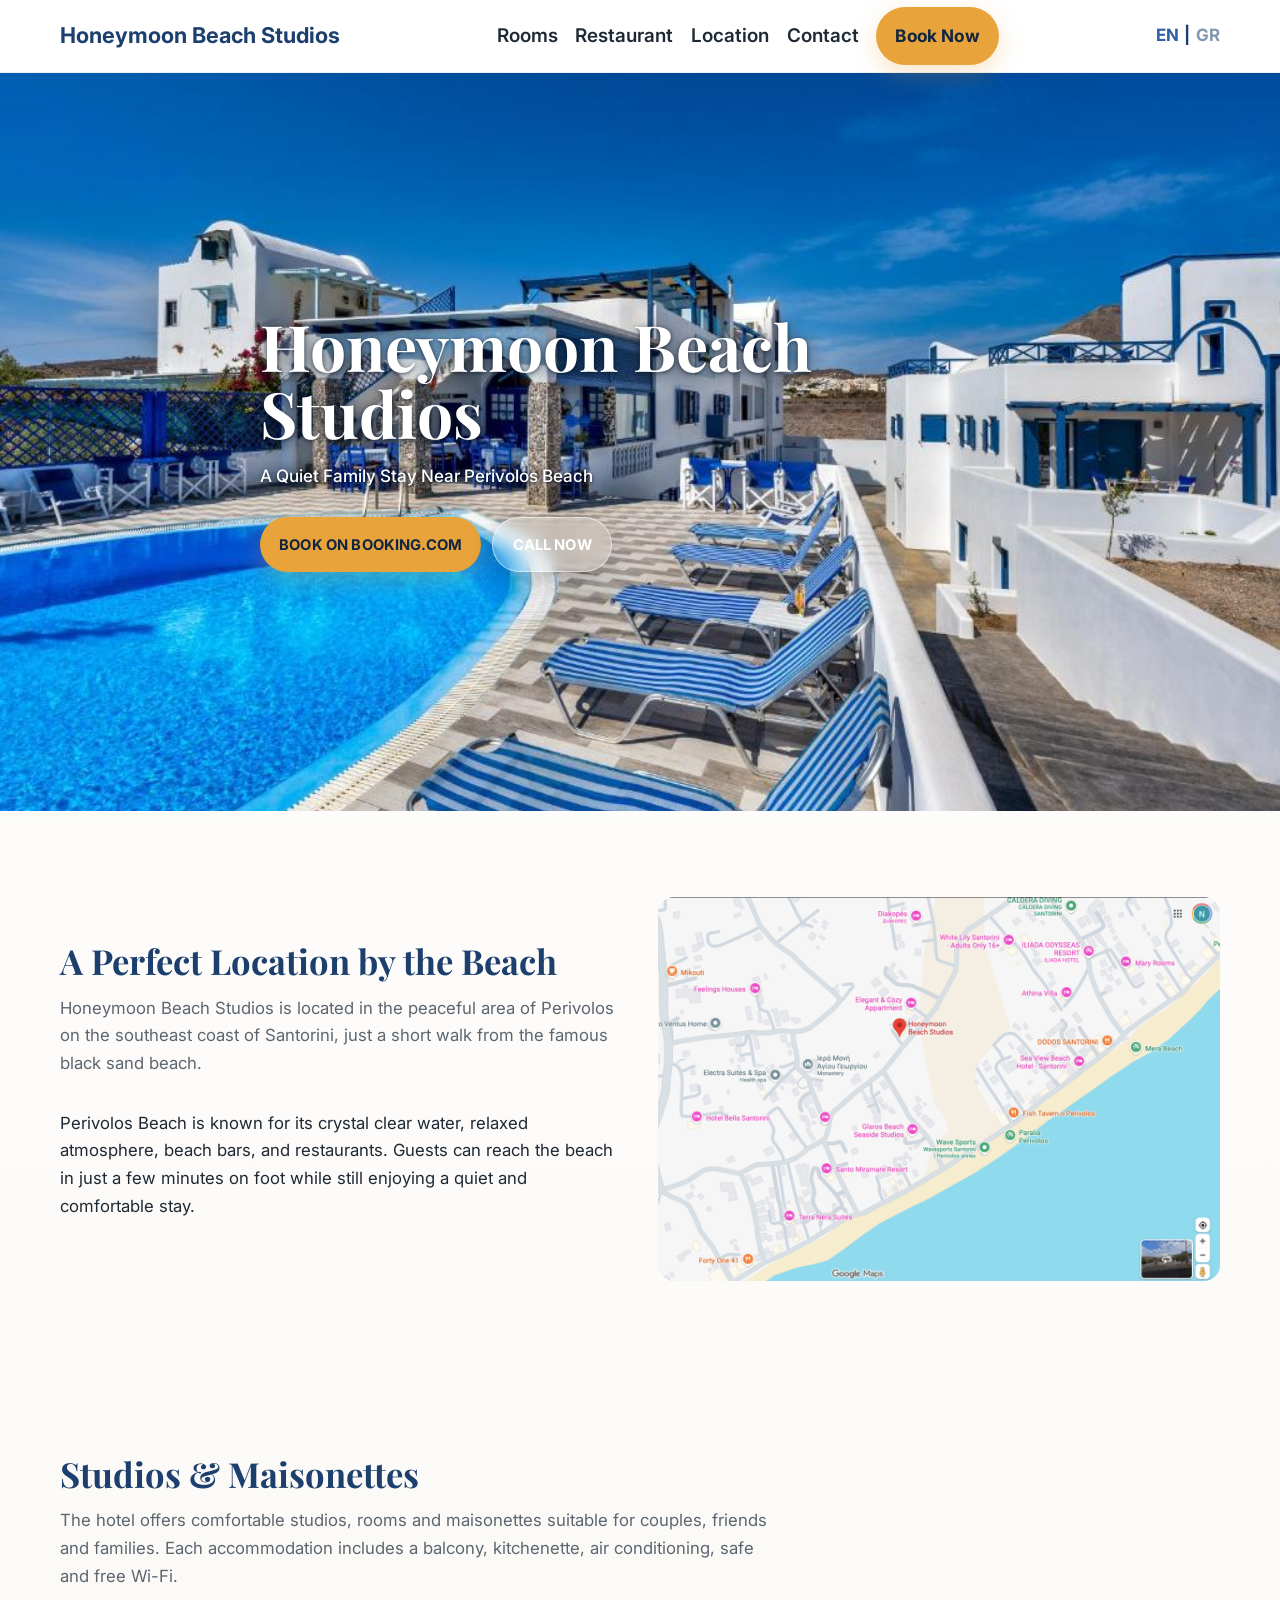
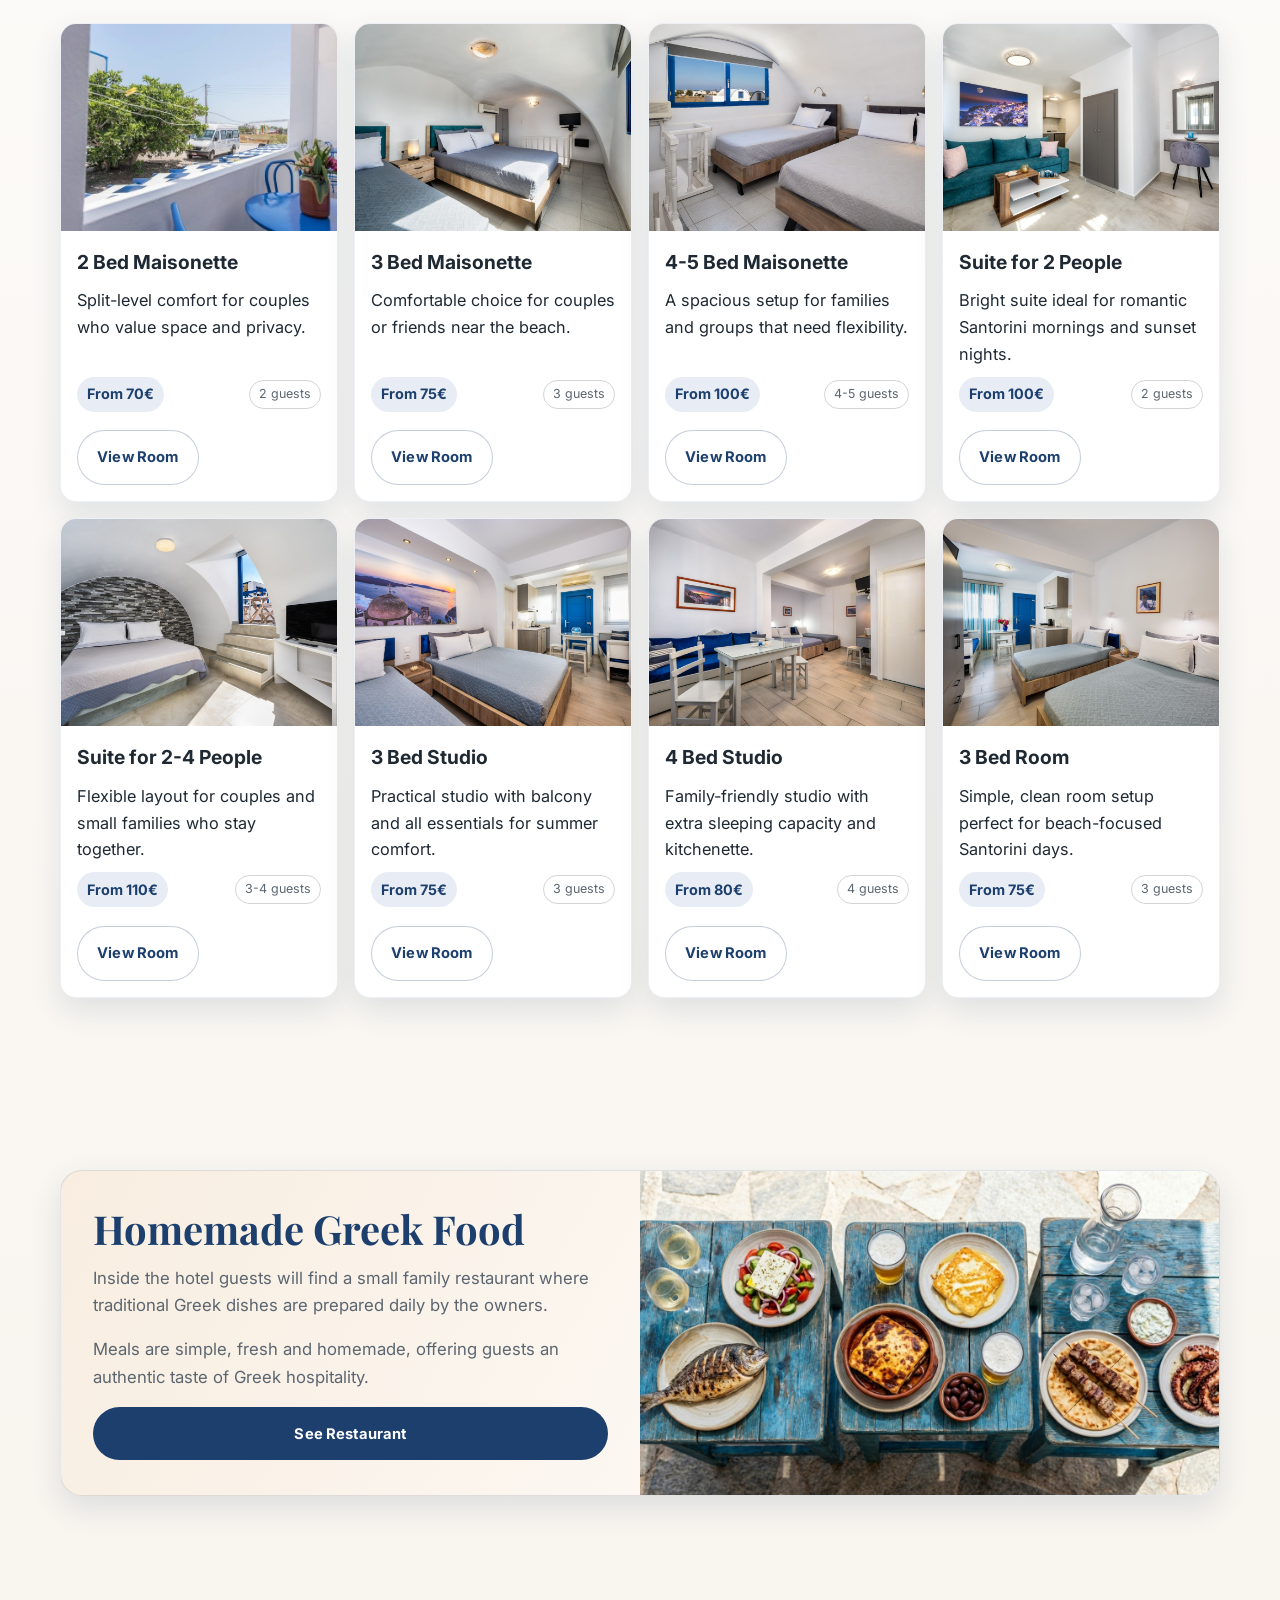
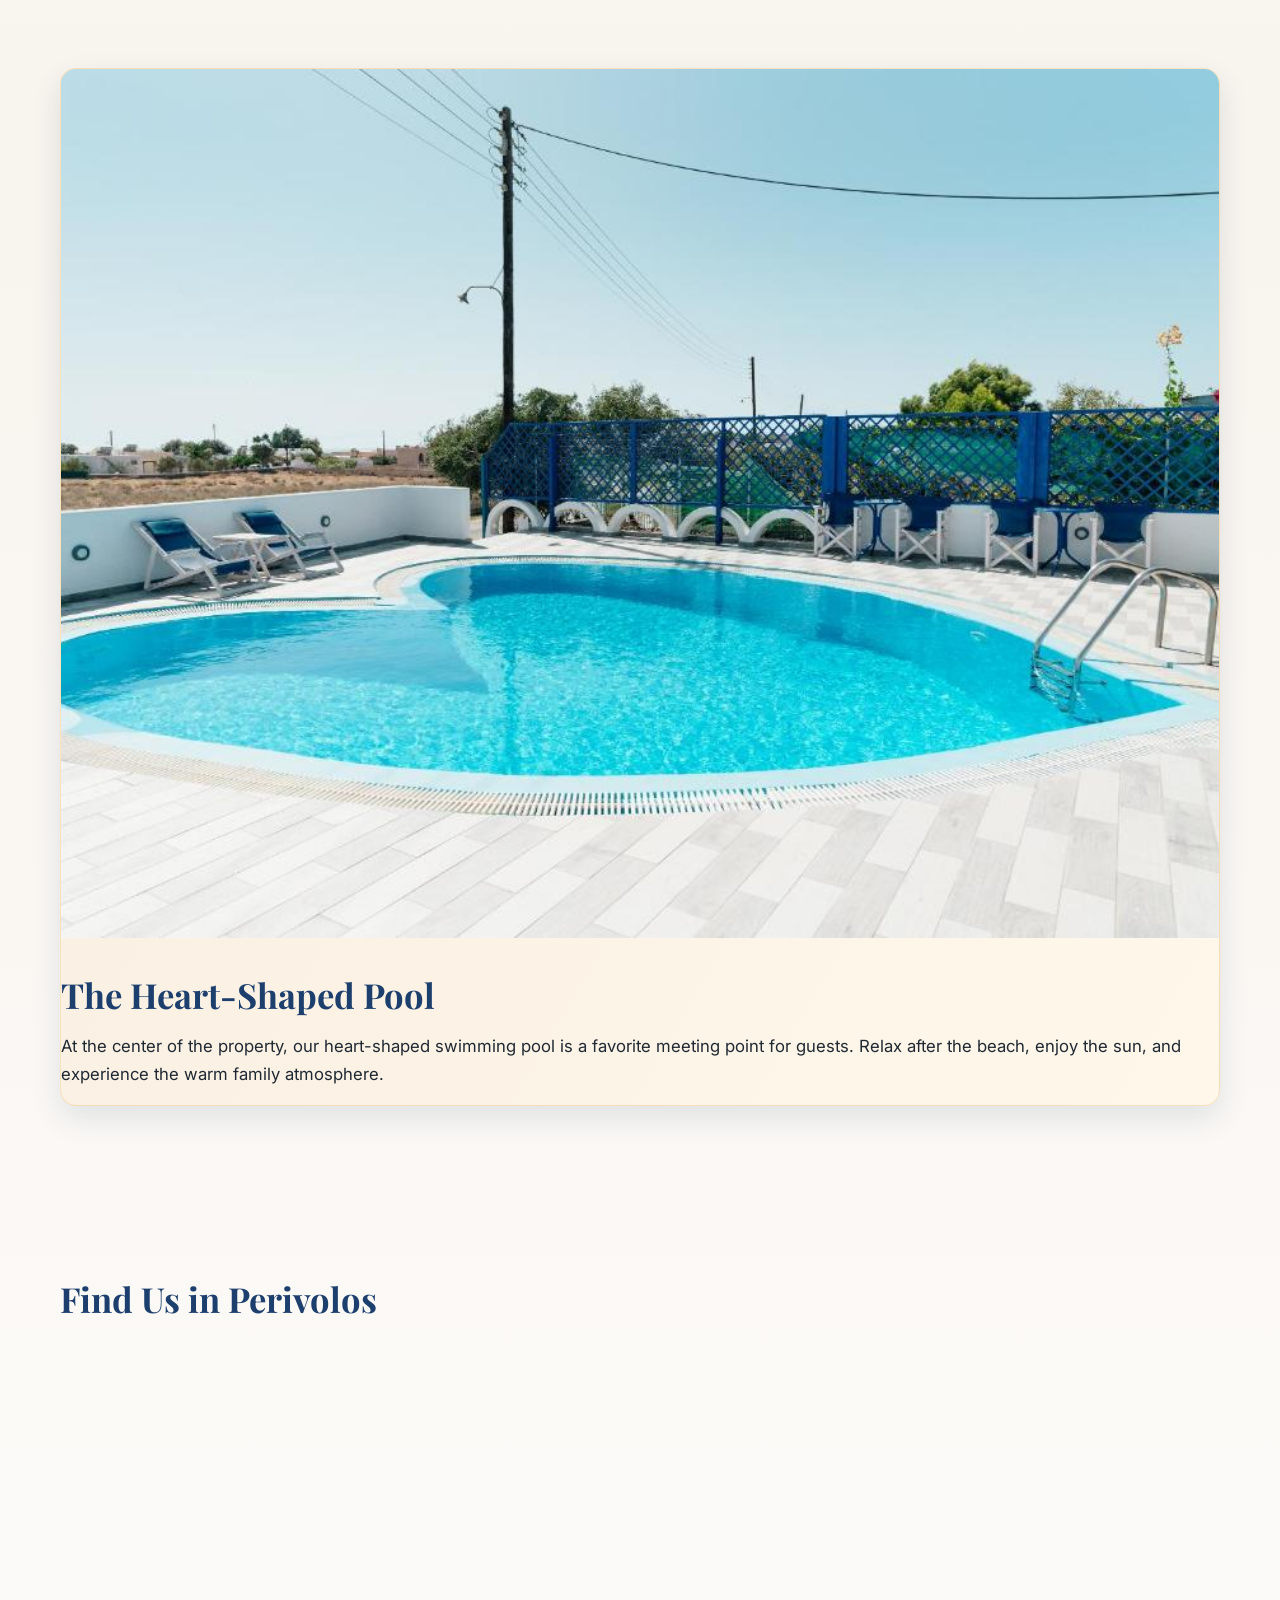
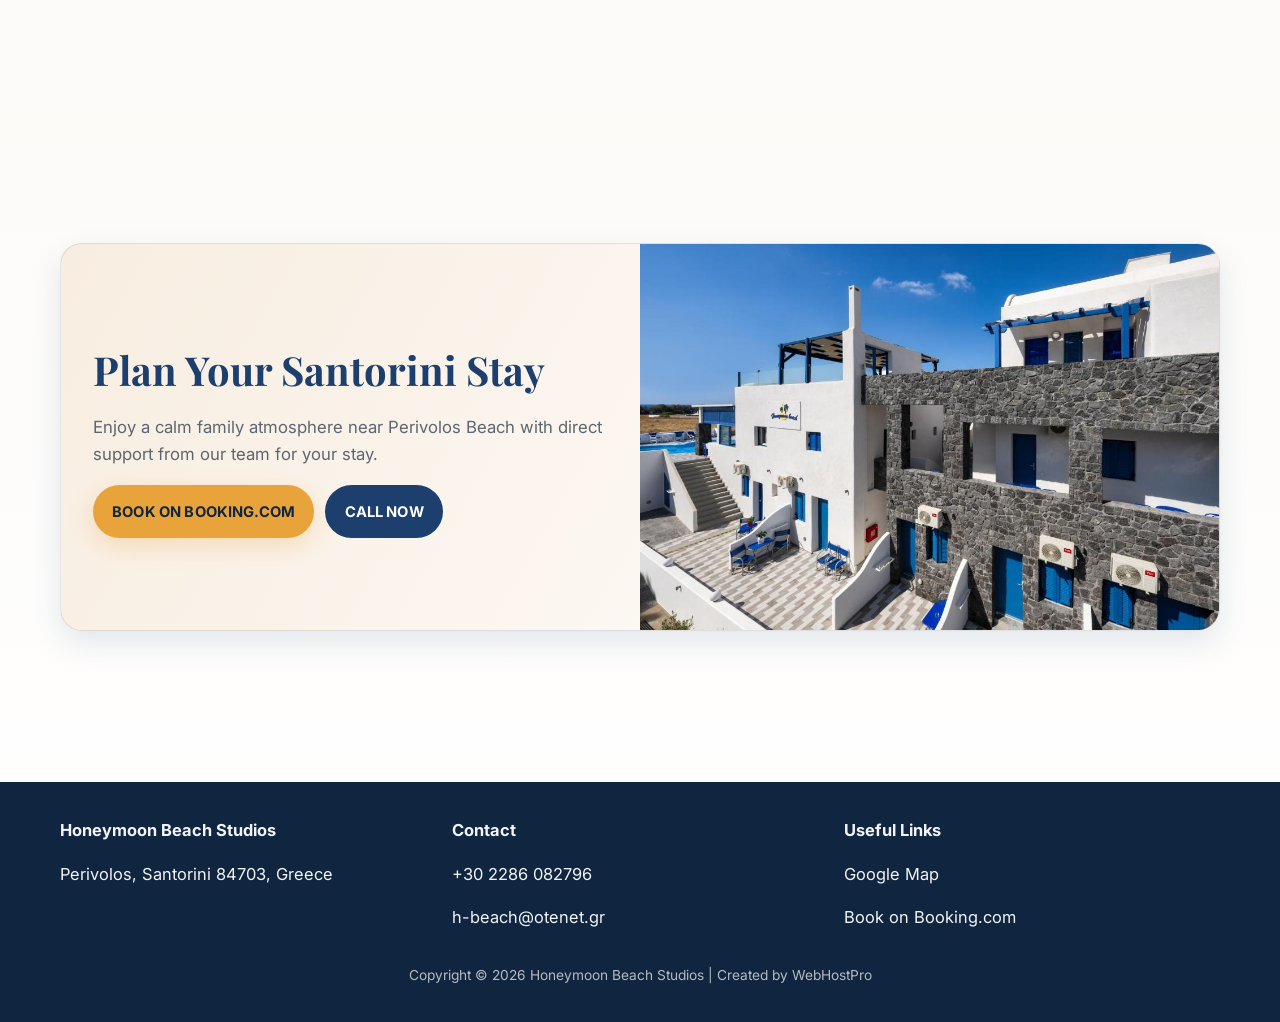
==== commit 1801f208: "Update footer links, contact forms, and room card alignment" ====
--- a/index.html
+++ b/index.html
@@ -294,7 +294,7 @@
         </div>
       </div>
       <div class="container">
-        <small>Copyright © 2026 Honeymoon Beach Studios | Created by WebHostPro</small>
+        <small>Copyright © 2026 Honeymoon Beach Studios | Created by <a href="https://webhostpro.gr" target="_blank" rel="noopener noreferrer">WebHostPro</a></small>
       </div>
     </footer>
 
--- a/css/styles.css
+++ b/css/styles.css
@@ -322,6 +322,9 @@
 }
 
 .card {
+  display: flex;
+  flex-direction: column;
+  height: 100%;
   background: #fff;
   border-radius: var(--radius);
   box-shadow: var(--shadow-soft);
@@ -329,8 +332,23 @@
   border: 1px solid rgba(28, 63, 110, 0.08);
 }
 
+.card > img {
+  aspect-ratio: 4 / 3;
+  object-fit: cover;
+  border-radius: 0;
+}
+
 .card-body {
+  display: flex;
+  flex-direction: column;
+  gap: 0.55rem;
+  height: 100%;
   padding: 1rem;
+}
+
+.card-body h3,
+.card-body p {
+  margin: 0;
 }
 
 .room-meta {
@@ -339,7 +357,51 @@
   align-items: center;
   gap: 0.6rem;
   flex-wrap: wrap;
-  margin: 0.6rem 0;
+  margin: auto 0 0.6rem;
+}
+
+.card-body .btn-outline {
+  align-self: flex-start;
+}
+
+.contact-form {
+  display: grid;
+  gap: 0.55rem;
+  margin: 0.6rem 0 0.8rem;
+}
+
+.contact-form label {
+  font-size: 0.9rem;
+  font-weight: 600;
+  color: var(--color-aegean-blue);
+}
+
+.contact-form input,
+.contact-form textarea {
+  width: 100%;
+  border: 1px solid rgba(28, 63, 110, 0.2);
+  border-radius: 12px;
+  padding: 0.7rem 0.8rem;
+  font: inherit;
+  color: var(--color-text-dark);
+  background: #fff;
+}
+
+.contact-form textarea {
+  resize: vertical;
+  min-height: 120px;
+}
+
+.contact-form input:focus,
+.contact-form textarea:focus {
+  outline: none;
+  border-color: var(--color-santorini-blue);
+  box-shadow: 0 0 0 3px rgba(46, 95, 167, 0.14);
+}
+
+.contact-form .btn {
+  margin-top: 0.25rem;
+  justify-self: start;
 }
 
 .price-badge {
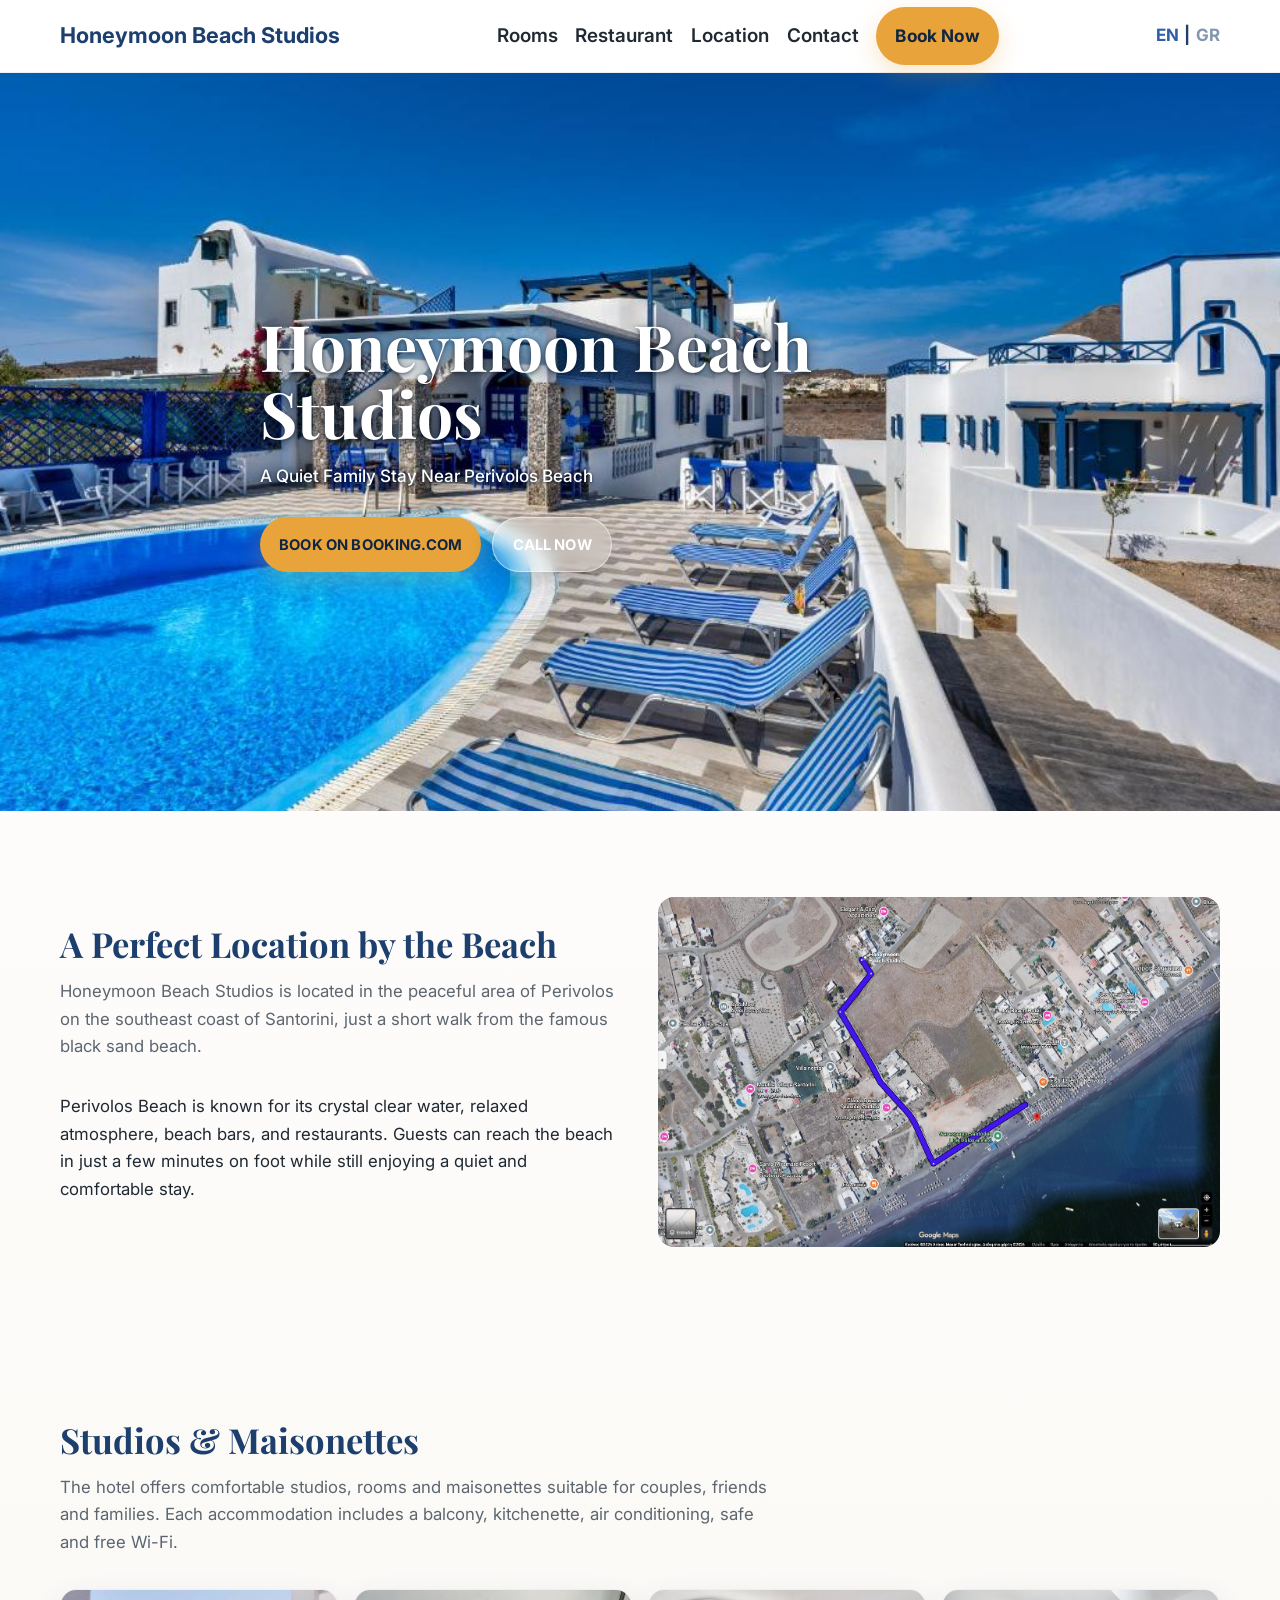
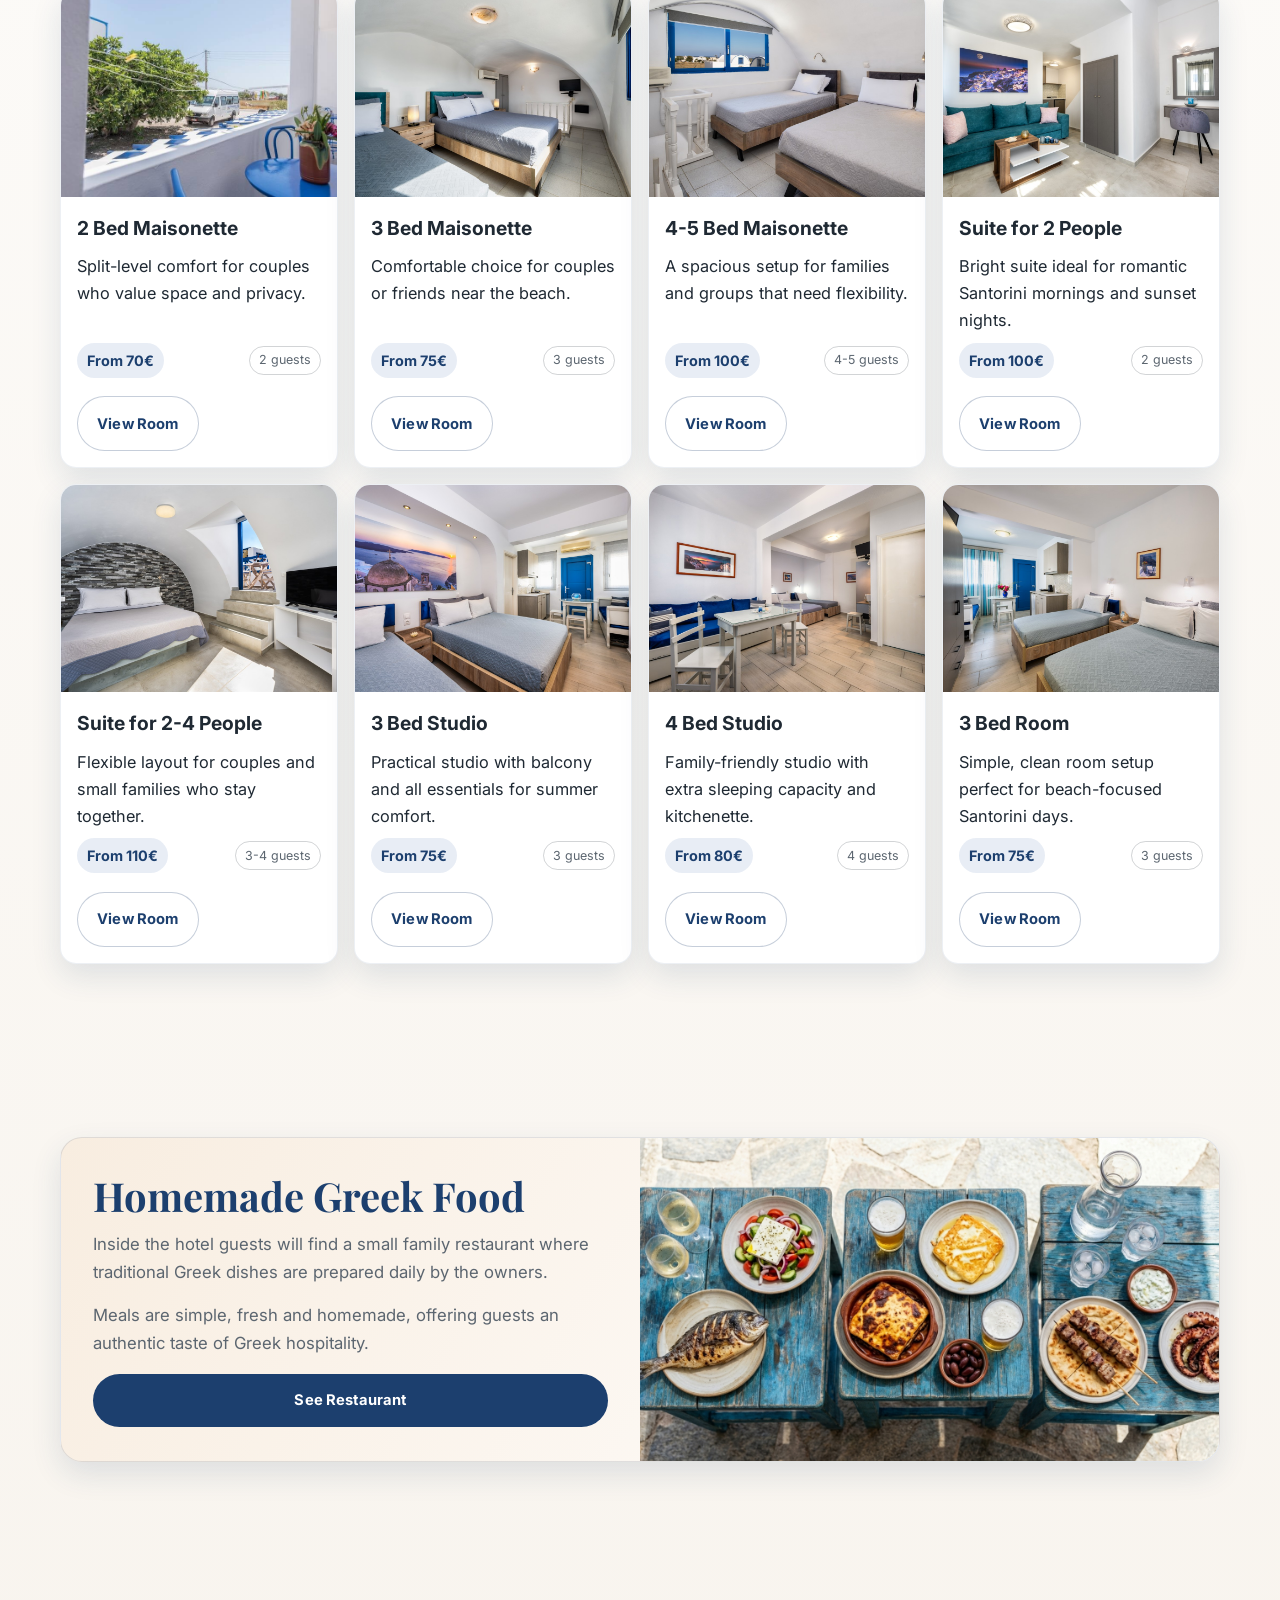
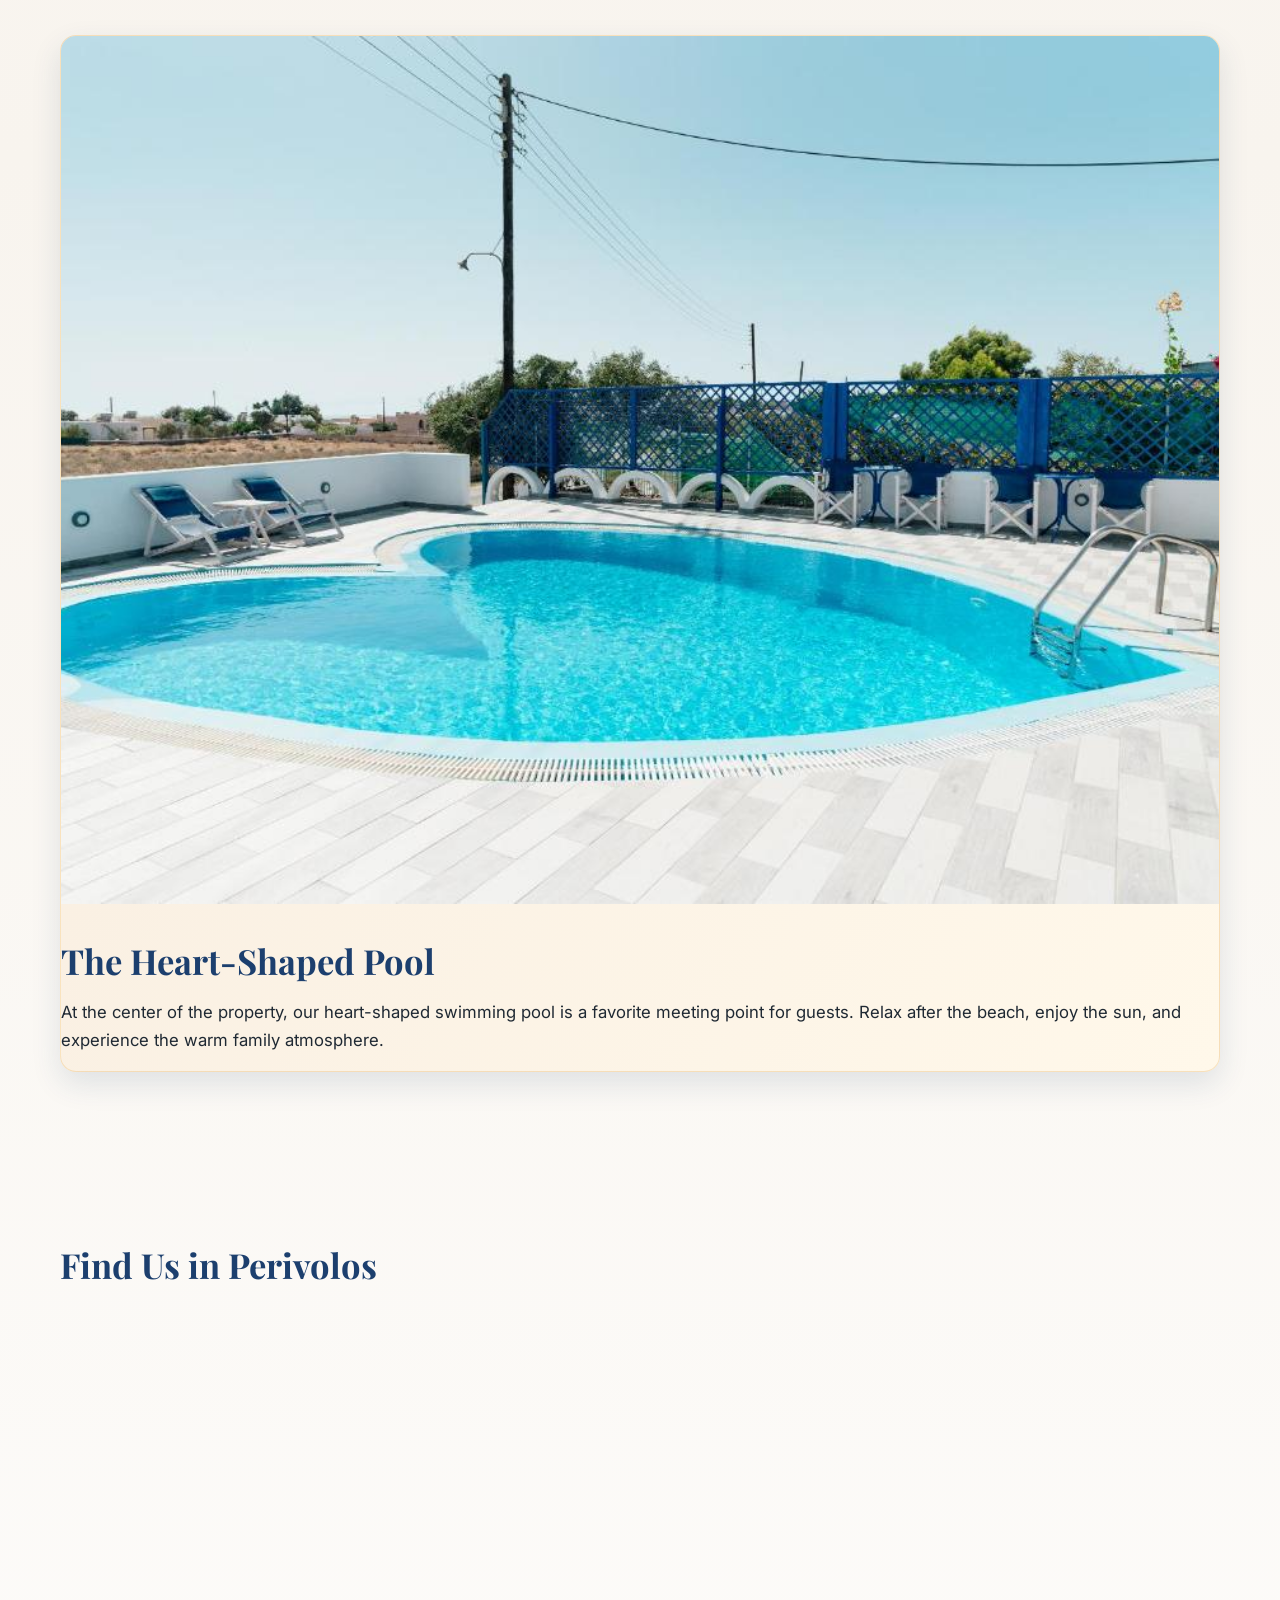
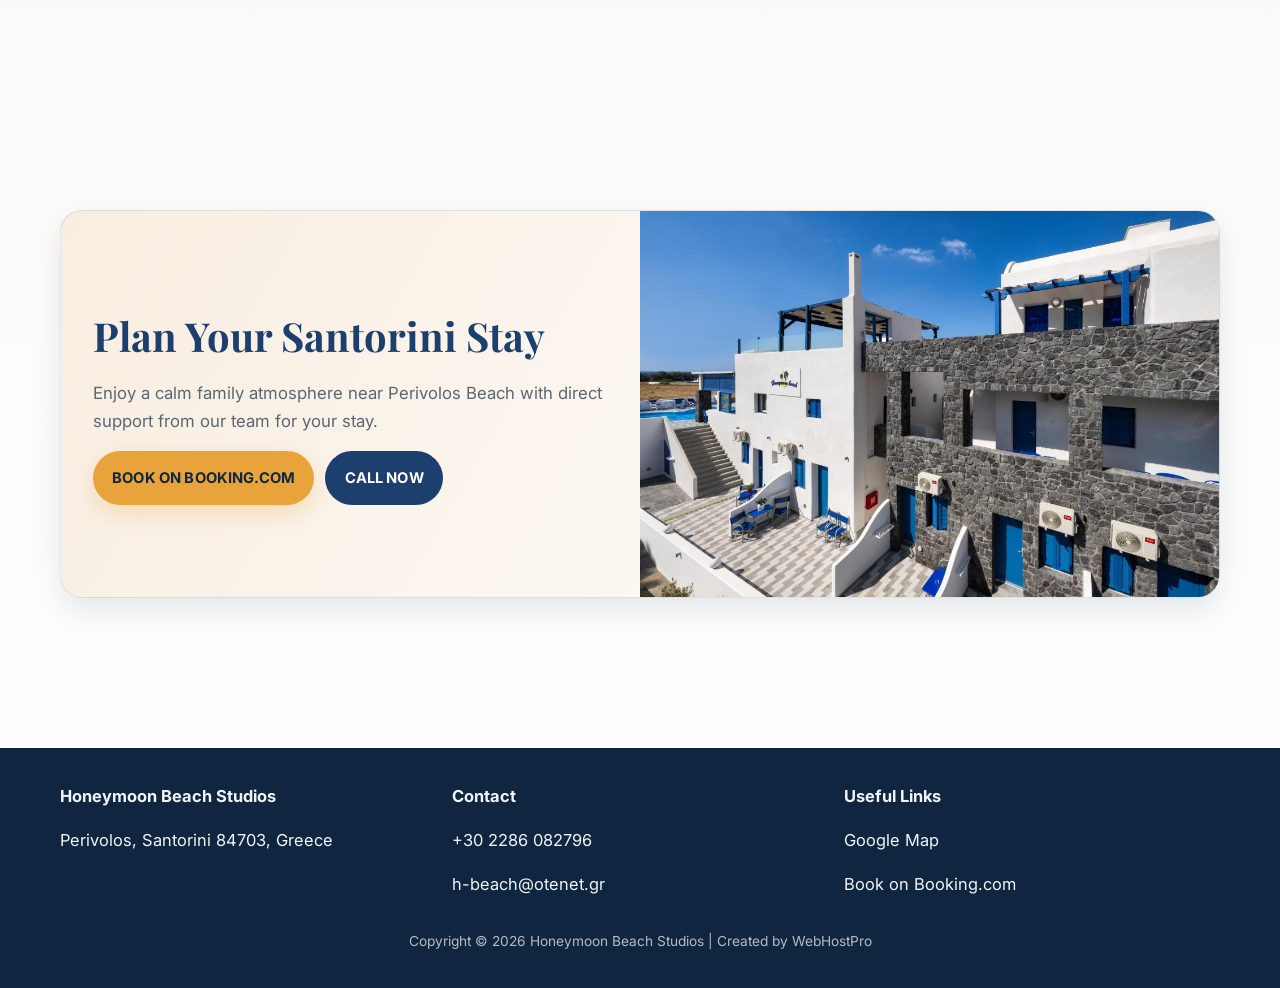
==== commit ad336002: "Update location image and add active nav underline" ====
--- a/index.html
+++ b/index.html
@@ -117,7 +117,7 @@
               Guests can reach the beach in just a few minutes on foot while still enjoying a quiet and comfortable stay.
             </p>
           </div>
-          <img src="assets/close-beach.png" alt="Pathway and beach vibes near Perivolos Beach, Santorini" />
+          <img src="assets/distance.png" alt="Pathway and beach vibes near Perivolos Beach, Santorini" />
         </div>
       </section>
 
--- a/css/styles.css
+++ b/css/styles.css
@@ -130,6 +130,34 @@
 
 .nav-links .btn {
   font-size: 1.08rem;
+}
+
+.nav-links a:not(.btn),
+.mobile-menu a:not(.btn) {
+  position: relative;
+}
+
+.nav-links a:not(.btn)::after,
+.mobile-menu a:not(.btn)::after {
+  content: "";
+  position: absolute;
+  left: 0;
+  bottom: -0.28rem;
+  width: 100%;
+  height: 2px;
+  background: var(--color-santorini-blue);
+  transform: scaleX(0);
+  transform-origin: left;
+  transition: transform 0.2s ease;
+}
+
+.nav-links a:not(.btn):hover::after,
+.nav-links a:not(.btn):focus-visible::after,
+.mobile-menu a:not(.btn):hover::after,
+.mobile-menu a:not(.btn):focus-visible::after,
+.nav-links a:not(.btn).is-current::after,
+.mobile-menu a:not(.btn).is-current::after {
+  transform: scaleX(1);
 }
 
 .nav-links a:hover,
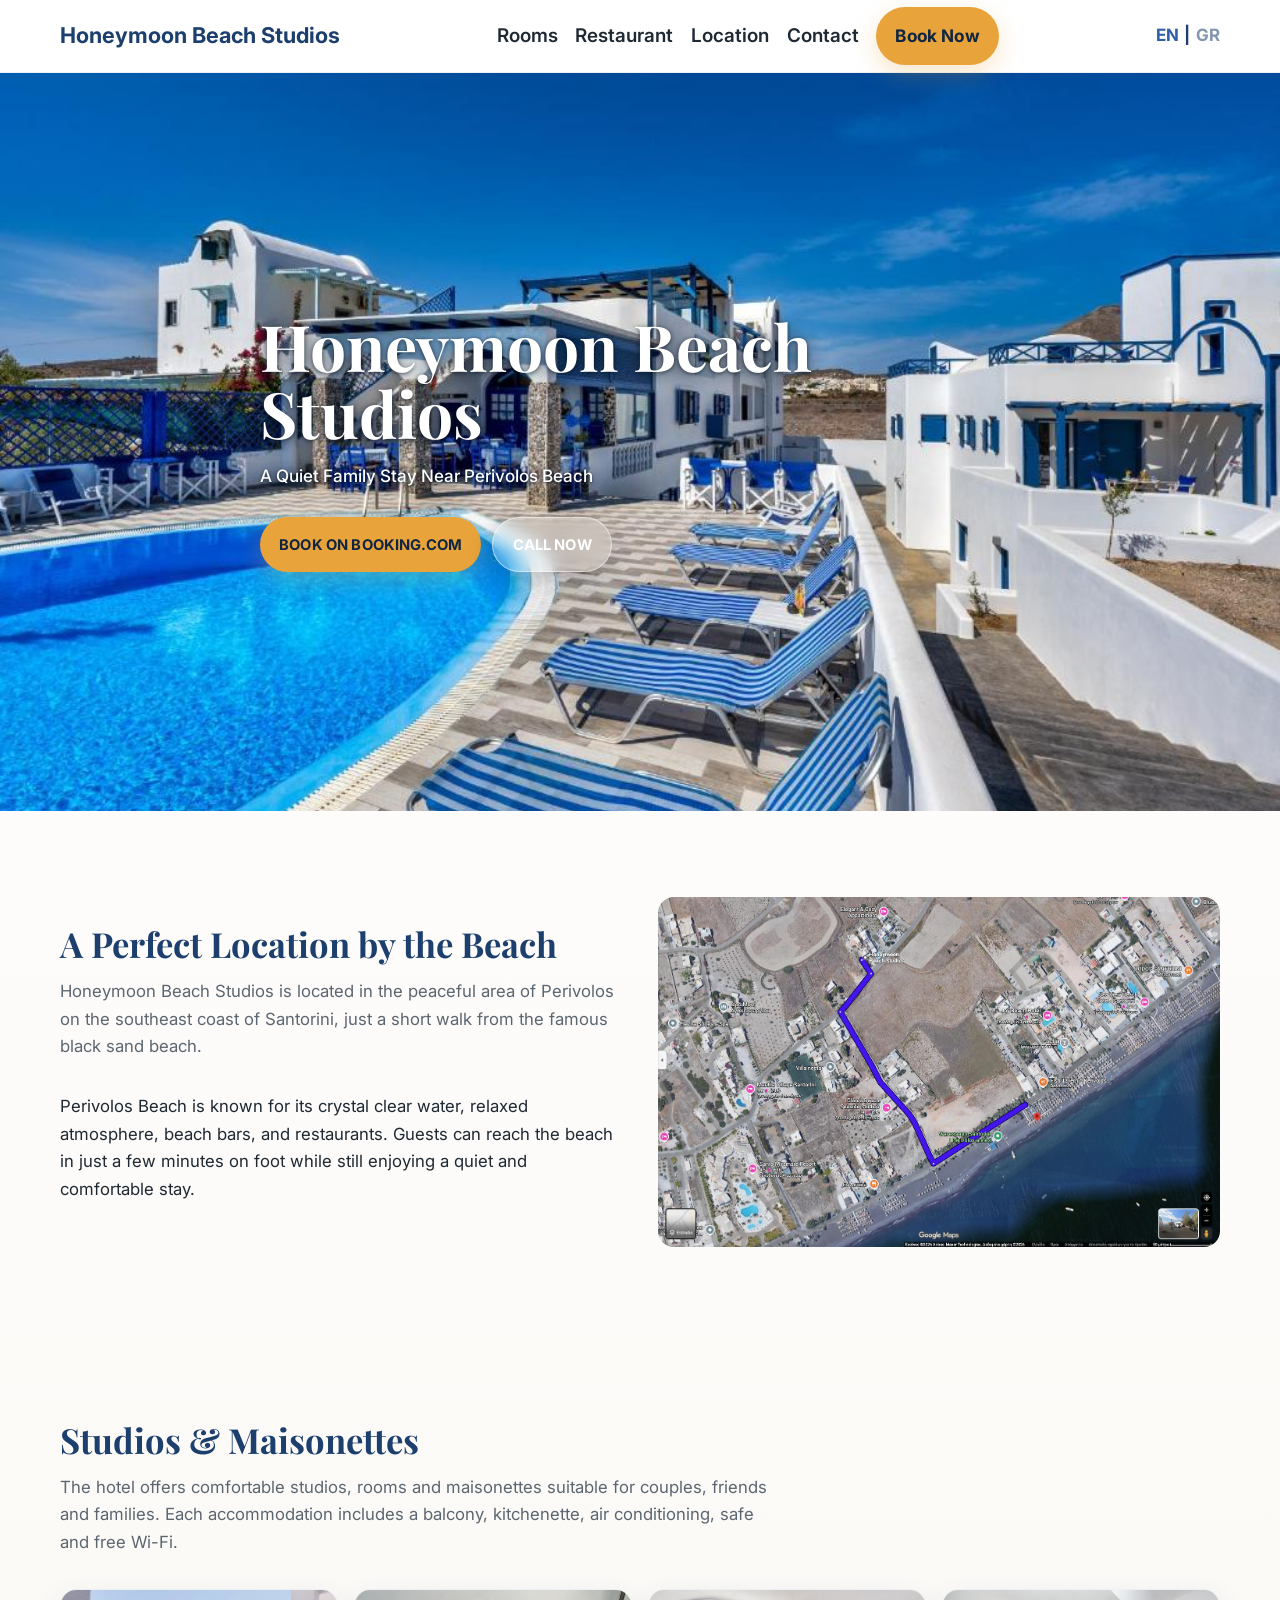
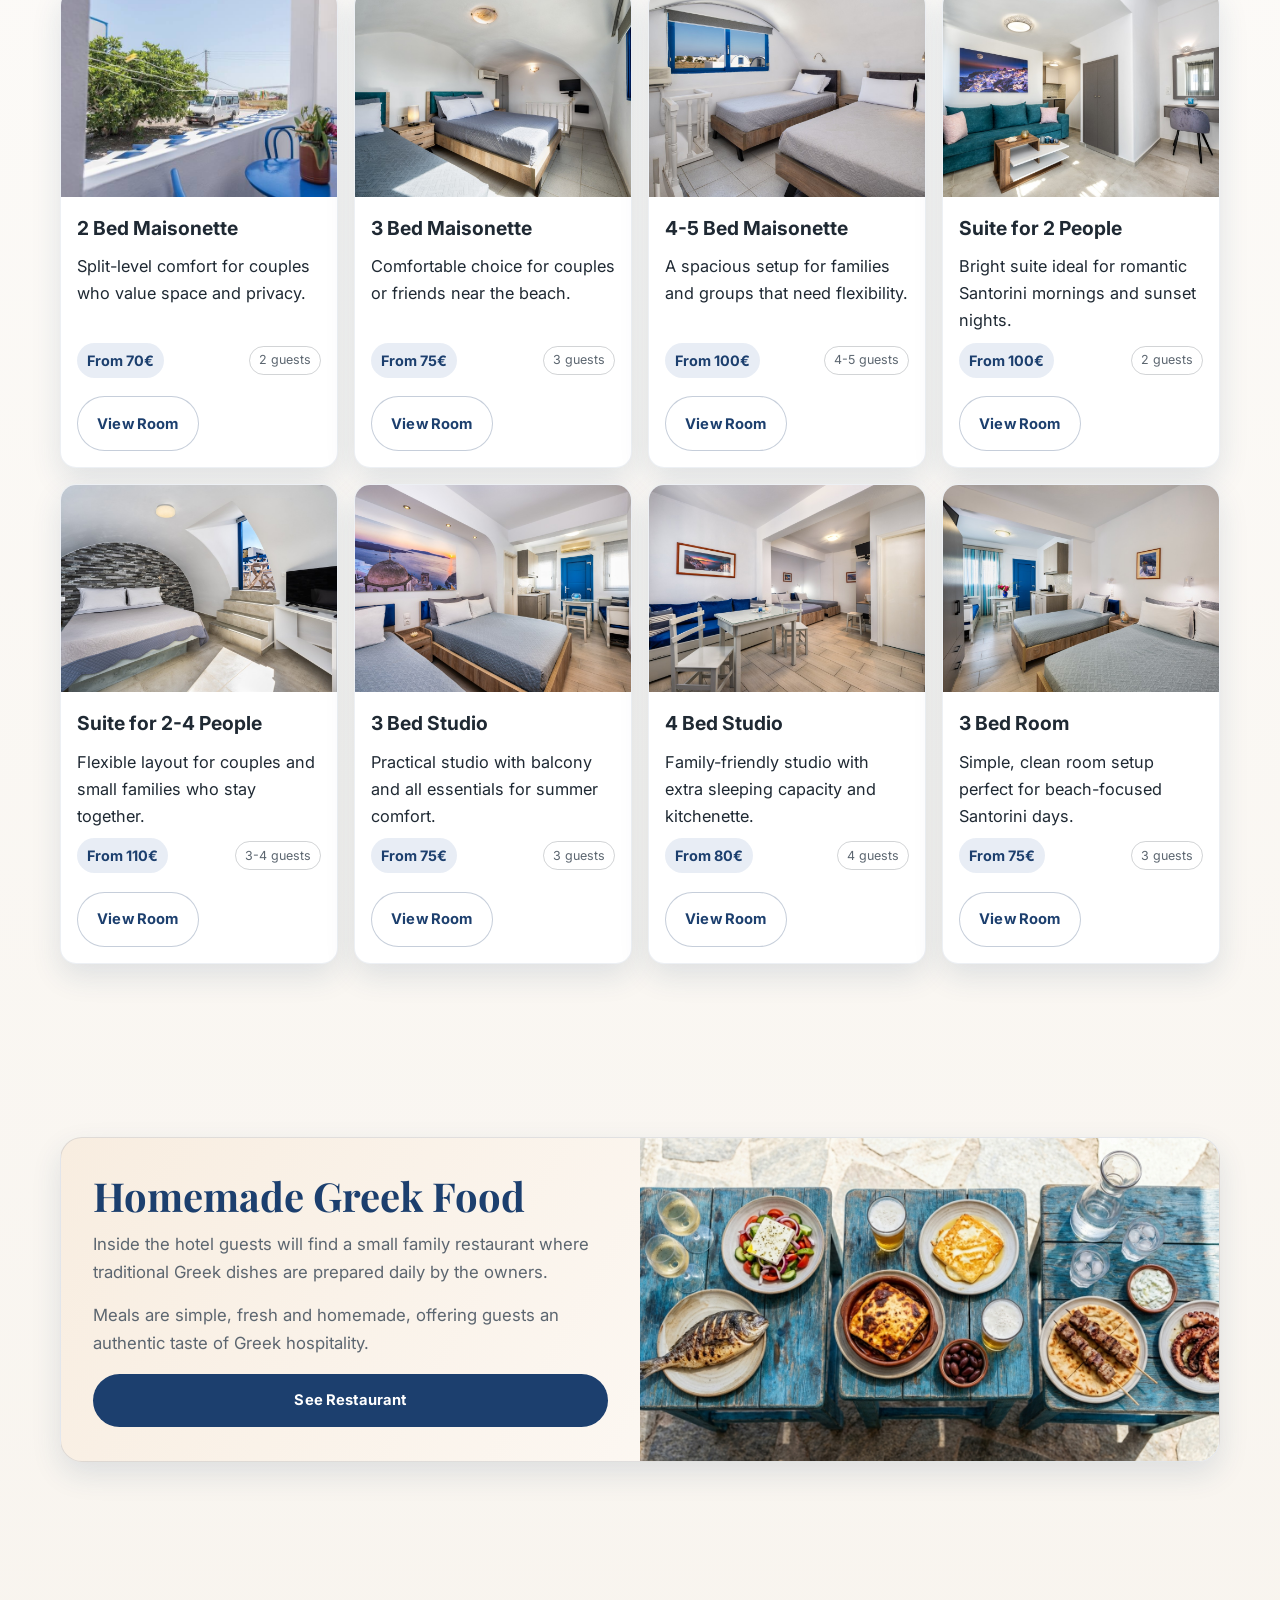
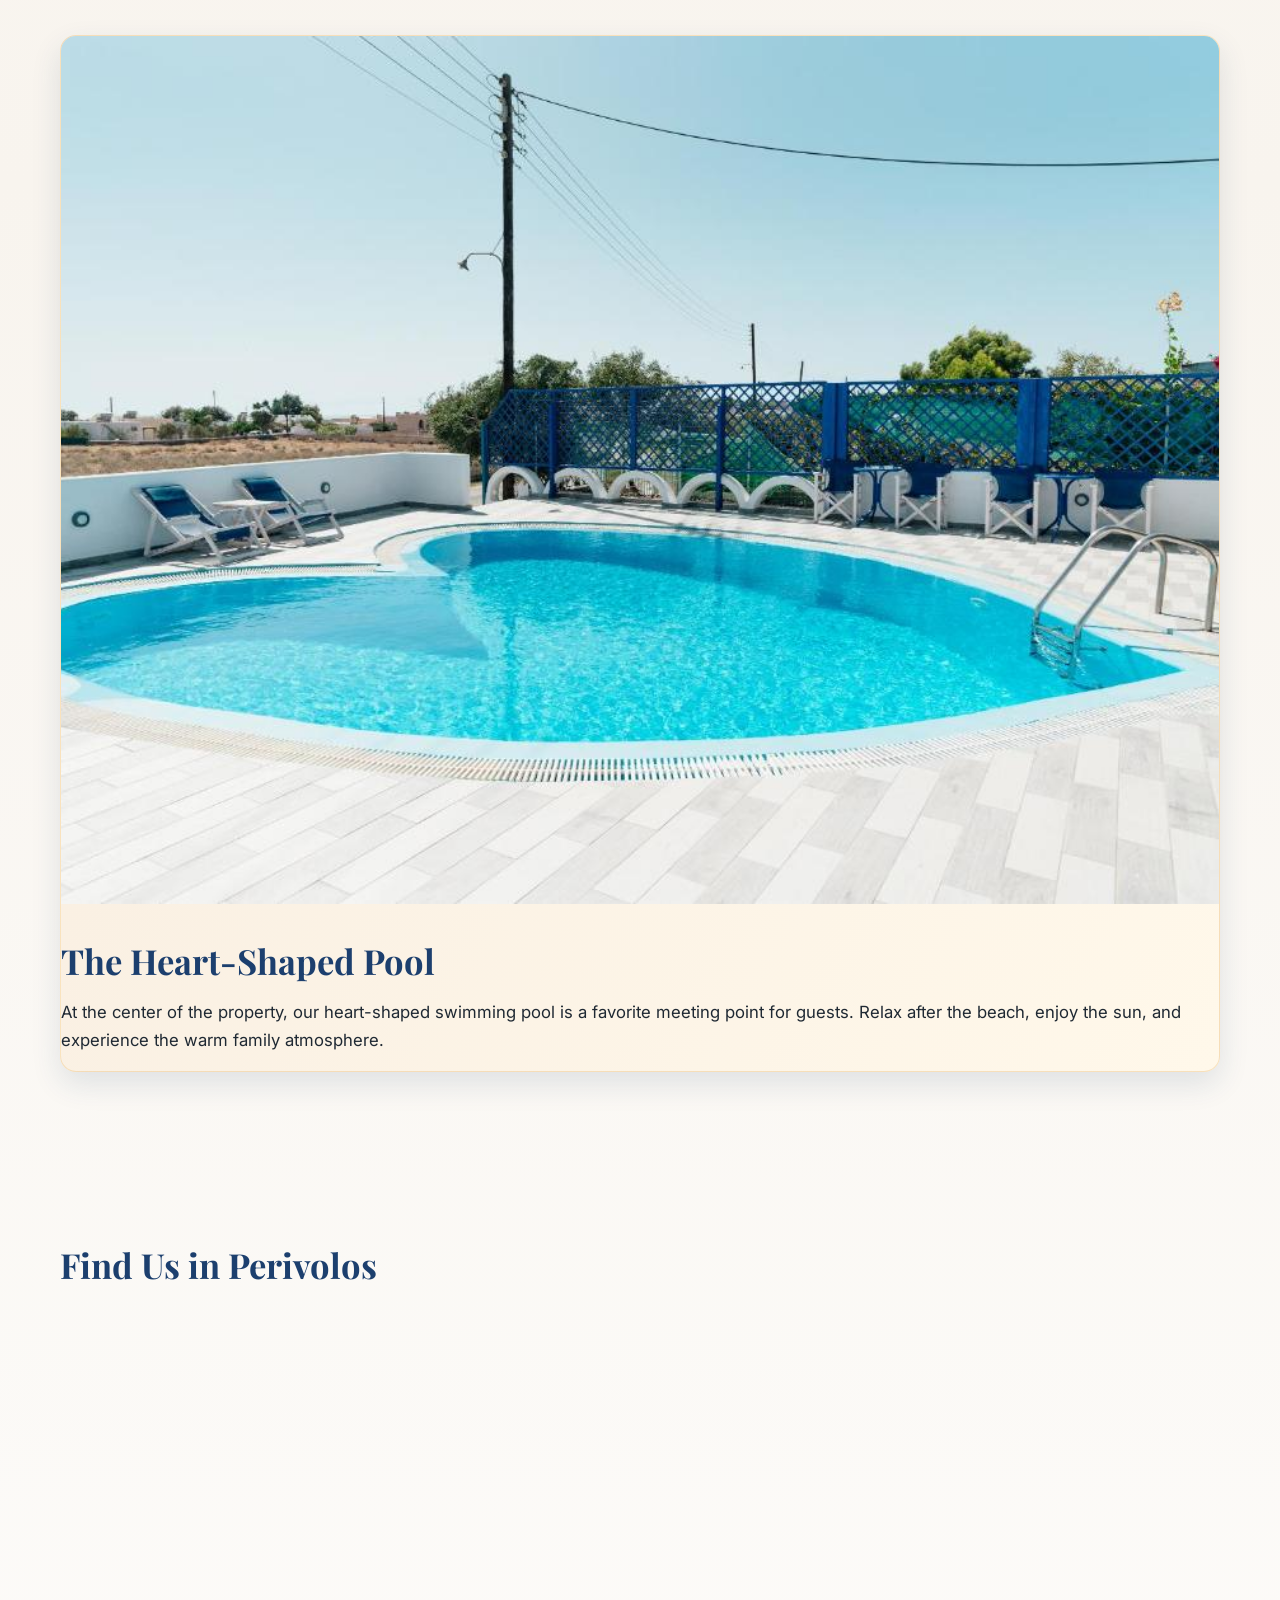
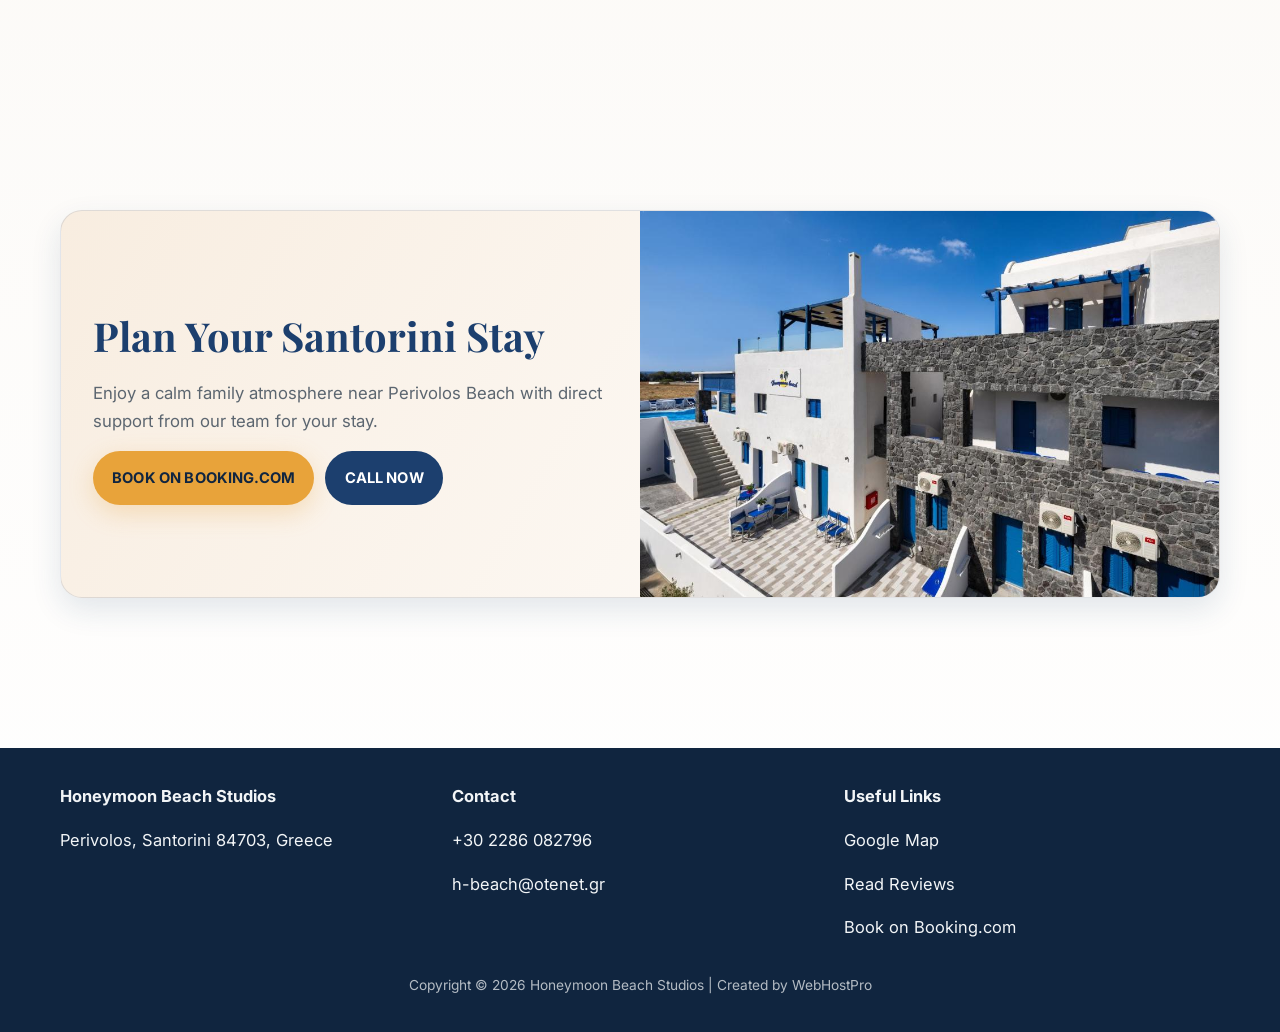
==== commit ef3024c7: "Update EN/GR footer useful links and reviews link" ====
--- a/index.html
+++ b/index.html
@@ -289,7 +289,8 @@
         </div>
         <div>
           <strong>Useful Links</strong>
-          <p><a target="_blank" rel="noopener noreferrer" href="https://maps.google.com/?q=Perivolos+Beach+Santorini">Google Map</a></p>
+          <p><a target="_blank" rel="noopener noreferrer" href="https://www.google.com/maps/place/Honeymoon+Beach+Studios/@36.3438934,25.454646,748m/data=!3m2!1e3!4b1!4m9!3m8!1s0x1499cfc3403ddc0d:0xb6647f6aa49e0048!5m2!4m1!1i2!8m2!3d36.3438934!4d25.4572209!16s%2Fg%2F11b7w6y5vz?entry=ttu&g_ep=EgoyMDI2MDMxMS4wIKXMDSoASAFQAw%3D%3D">Google Map</a></p>
+          <p><a target="_blank" rel="noopener noreferrer" href="https://share.google/Nl7zopB3dlNfP8I1h">Read Reviews</a></p>
           <p><a data-booking-link href="https://www.booking.com/hotel/gr/honeymoon-beach.en-gb.html?aid=356980&label=gog235jc-10CAsoXEIPaG9uZXltb29uLWJlYWNoSDNYA2hciAEBmAEzuAEHyAEM2AED6AEB-AEBiAIBqAIBuAK6ytTNBsACAdICJDUzN2M0ZDkwLTM4NGQtNDdkZC05OGNmLTMwOTk1ZjVkOWFjMtgCAeACAQ&sid=f09769e3d402ce6d385bb8b7cfa0ab9f&dest_id=900039567&dest_type=city&dist=0&group_adults=2&group_children=0&hapos=1&hpos=1&no_rooms=1&req_adults=2&req_children=0&room1=A%2CA&sb_price_type=total&sr_order=popularity&srepoch=1773479237&srpvid=947b401e7e4b0106&type=total&ucfs=1&">Book on Booking.com</a></p>
         </div>
       </div>
